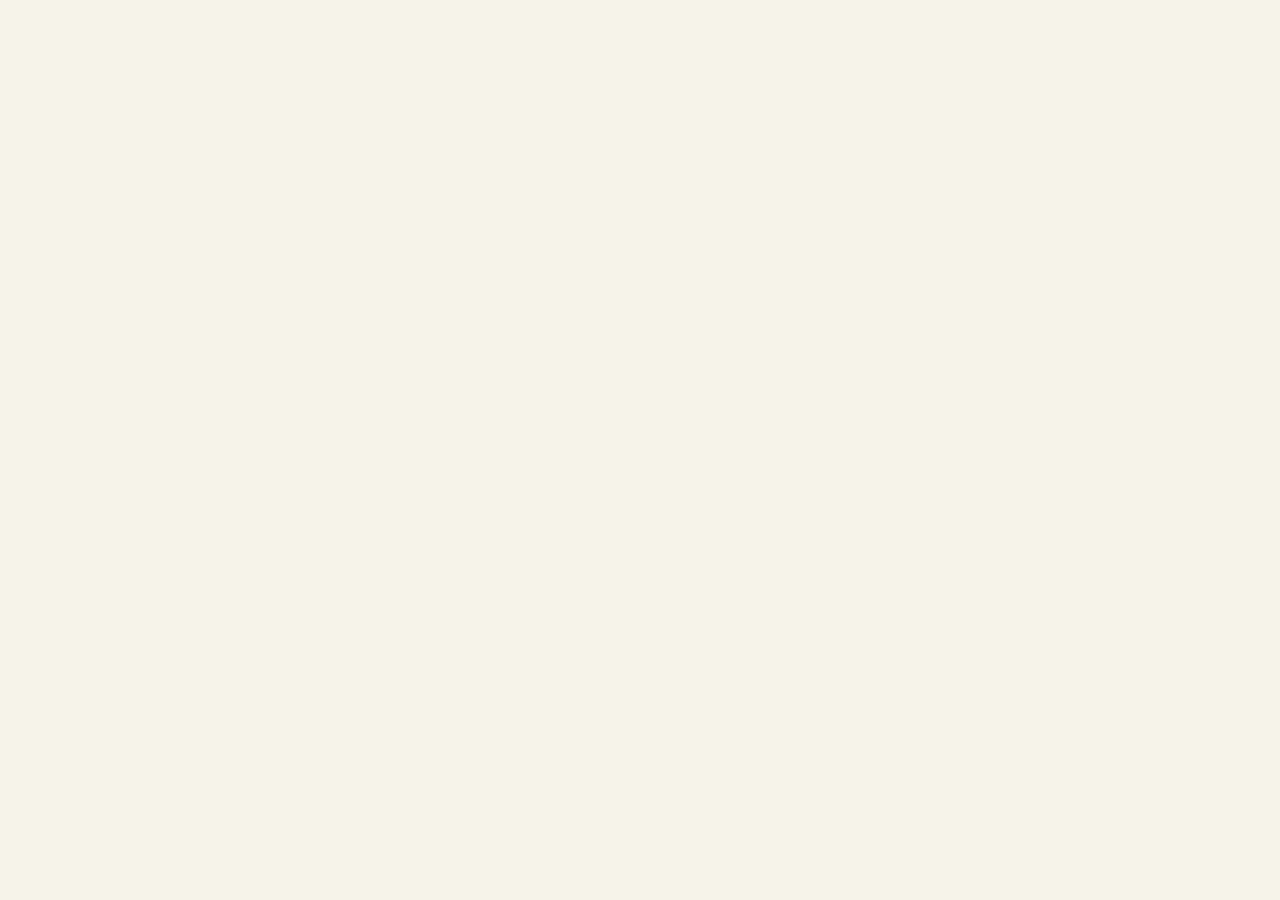
==== index.html @ 6406fb5e "Publish protected interactive Cozy Cafe demo wrapper" ====
<!doctype html>
<html lang="en"><head><meta charset="utf-8"><meta name="viewport" content="width=device-width,initial-scale=1,viewport-fit=cover">
<meta name="robots" content="noindex,nofollow,noarchive"><meta name="referrer" content="no-referrer">
<meta name="theme-color" content="#f6f3e9"><meta name="description" content="Cozy Cafe interactive demonstration, created by MTByte.">
<meta http-equiv="Content-Security-Policy" content="default-src 'none'; frame-src https://leads.mtbyte.io; style-src 'unsafe-inline'; base-uri 'none'; form-action 'none'">
<title>Cozy Cafe · Interactive demo by MTByte</title>
<style>*{box-sizing:border-box}html,body{height:100%;margin:0;background:#f6f3e9;color:#304b3c;font:16px/1.5 system-ui,sans-serif}iframe{display:block;width:100%;height:100%;height:100dvh;border:0}noscript{position:fixed;bottom:12px;left:12px;right:12px;padding:16px;background:#f6f3e9;border:1px solid #c5c9b8}a{color:inherit}</style>
</head><body>
<iframe src="https://leads.mtbyte.io/cozy-review/ovpPjBF2vQXD5tdMzISy2uI0YuoK1GBS/" title="Cozy Cafe interactive demonstration — copyright MTByte" referrerpolicy="no-referrer" sandbox="allow-scripts allow-same-origin" allowfullscreen></iframe>
<noscript>This demonstration needs JavaScript. <a href="https://leads.mtbyte.io/cozy-review/ovpPjBF2vQXD5tdMzISy2uI0YuoK1GBS/" rel="noreferrer">Open the direct preview</a>. Demonstration version · © 2026 MTByte · mtbyte.io. All rights reserved.</noscript>
</body></html>
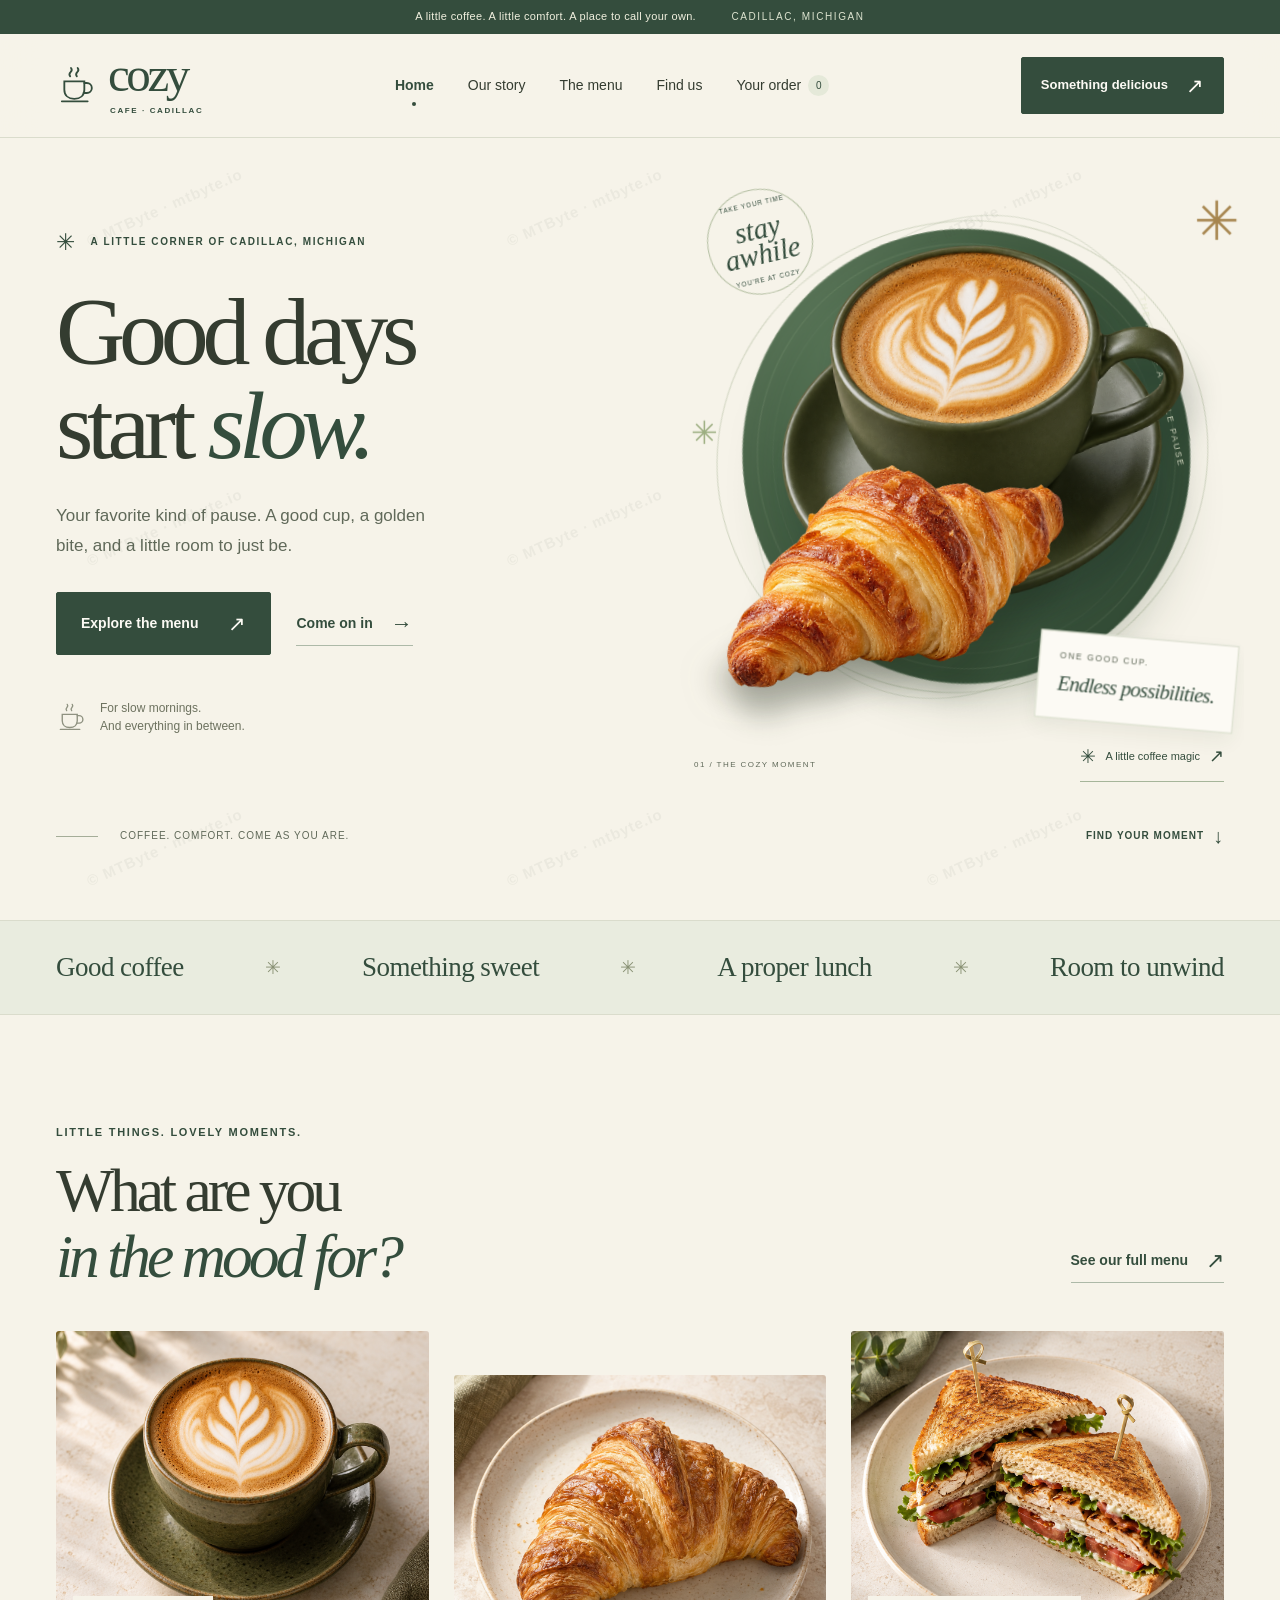
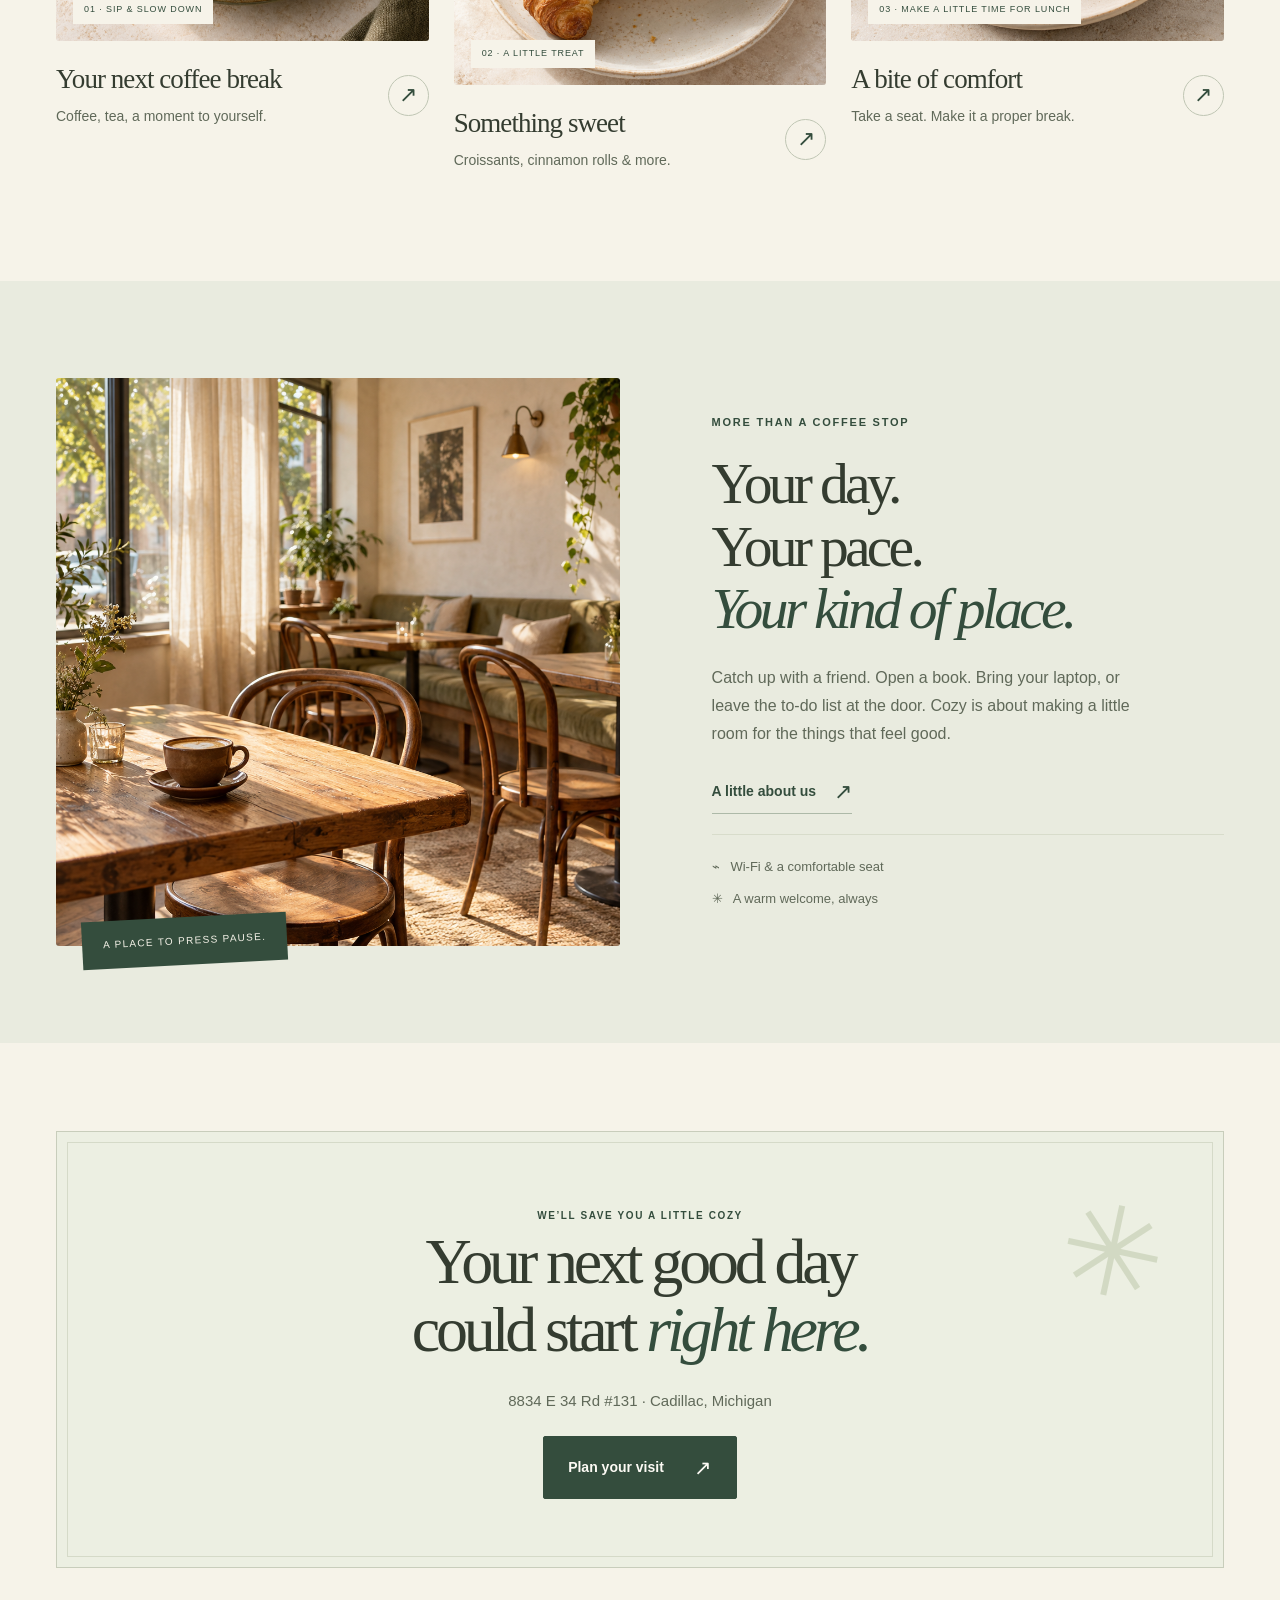
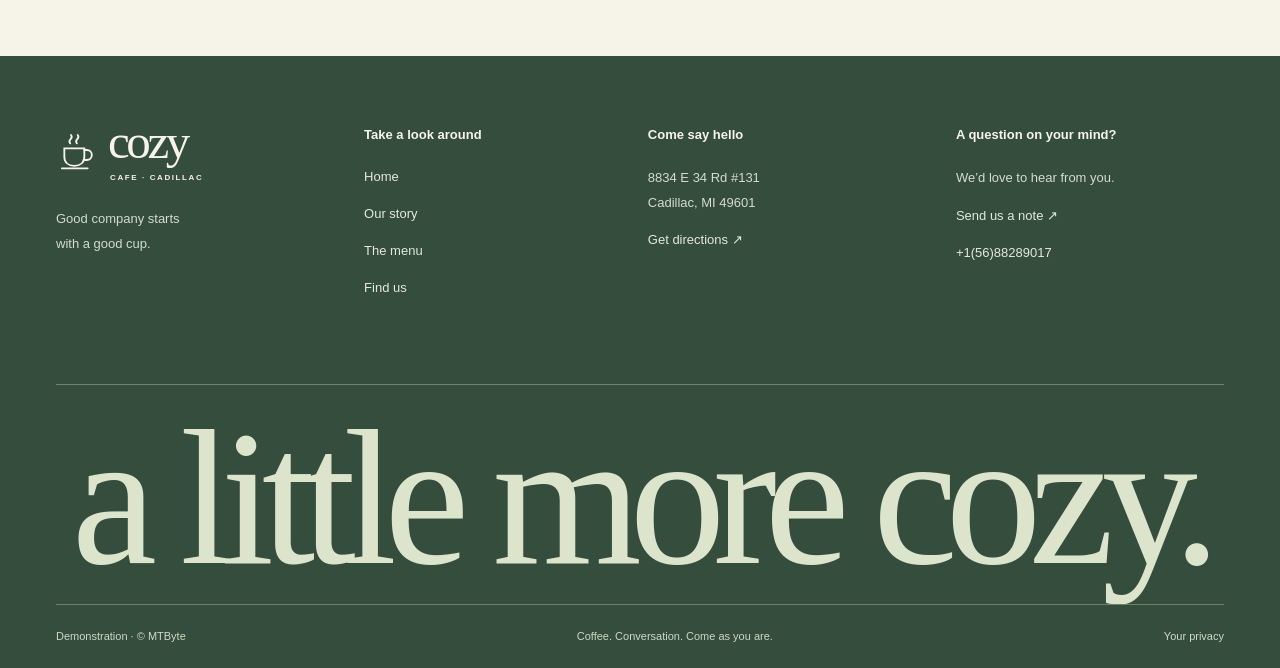
==== commit a18f6666: "Publish regular cafe website with subtle MTByte watermarks" ====
--- a/index.html
+++ b/index.html
@@ -1,11 +1,77 @@
 <!doctype html>
-<html lang="en"><head><meta charset="utf-8"><meta name="viewport" content="width=device-width,initial-scale=1,viewport-fit=cover">
-<meta name="robots" content="noindex,nofollow,noarchive"><meta name="referrer" content="no-referrer">
-<meta name="theme-color" content="#f6f3e9"><meta name="description" content="Cozy Cafe interactive demonstration, created by MTByte.">
-<meta http-equiv="Content-Security-Policy" content="default-src 'none'; frame-src https://leads.mtbyte.io; style-src 'unsafe-inline'; base-uri 'none'; form-action 'none'">
-<title>Cozy Cafe · Interactive demo by MTByte</title>
-<style>*{box-sizing:border-box}html,body{height:100%;margin:0;background:#f6f3e9;color:#304b3c;font:16px/1.5 system-ui,sans-serif}iframe{display:block;width:100%;height:100%;height:100dvh;border:0}noscript{position:fixed;bottom:12px;left:12px;right:12px;padding:16px;background:#f6f3e9;border:1px solid #c5c9b8}a{color:inherit}</style>
-</head><body>
-<iframe src="https://leads.mtbyte.io/cozy-review/ovpPjBF2vQXD5tdMzISy2uI0YuoK1GBS/" title="Cozy Cafe interactive demonstration — copyright MTByte" referrerpolicy="no-referrer" sandbox="allow-scripts allow-same-origin" allowfullscreen></iframe>
-<noscript>This demonstration needs JavaScript. <a href="https://leads.mtbyte.io/cozy-review/ovpPjBF2vQXD5tdMzISy2uI0YuoK1GBS/" rel="noreferrer">Open the direct preview</a>. Demonstration version · © 2026 MTByte · mtbyte.io. All rights reserved.</noscript>
-</body></html>+<html lang="en">
+<head>
+  <meta charset="utf-8">
+  <meta name="cozy-api-base" content="https://leads.mtbyte.io/cozy-demo-api">
+  <meta name="cozy-demo" content="true">
+  <meta name="viewport" content="width=device-width, initial-scale=1">
+  <meta name="theme-color" content="#f6f3e9">
+  <meta name="description" content="Coffee, sweet treats and comforting bites at Cozy Cafe in Cadillac, Michigan. Explore the menu and plan your visit.">
+  <meta name="robots" content="noindex,nofollow">
+  <title>Good days start slow · Cozy Cafe</title>
+  <link rel="icon" href="assets/favicon.svg" type="image/svg+xml">
+  <link rel="stylesheet" href="styles.css">
+  <link rel="stylesheet" href="demo.css">
+  <link rel="stylesheet" href="order.css">
+  <script src="site.js" defer></script>
+  <script src="premium.js" defer></script>
+  <script src="order.js" defer></script>
+</head>
+<body data-page="index">
+<a class="skip-link" href="#main">Skip to content</a>
+<div class="announcement">A little coffee. A little comfort. A place to call your own. <span>CADILLAC, MICHIGAN</span></div>
+<header class="site-header wrap">
+  <a class="brand" href="index.html" aria-label="Cozy Cafe home"><svg viewBox="0 0 48 48" fill="none" aria-hidden="true"><path d="M10 19h24v10c0 7-5 11-12 11S10 36 10 29V19Z" stroke="currentColor" stroke-width="2.2"/><path d="M34 21h3a6 6 0 0 1 0 12h-4M7 43h31M17 13c-4-5 5-5 1-10M25 13c-4-5 5-5 1-10" stroke="currentColor" stroke-width="2.2" stroke-linecap="round"/></svg><span>cozy<span class="brand-sub">CAFE · CADILLAC</span></span></a>
+  <button class="menu-toggle" type="button" aria-controls="main-nav" aria-expanded="false"><span class="menu-toggle-lines" aria-hidden="true"></span><span class="sr-only">Open navigation</span></button>
+  <nav id="main-nav" class="main-nav" aria-label="Main navigation"><a href="index.html" aria-current="page">Home</a>
+<a href="about.html">Our story</a>
+<a href="menu.html">The menu</a>
+<a href="contact.html">Find us</a><a href="order.html" data-order-nav>Your order <span data-order-count>0</span></a></nav>
+  <a class="button button-small header-cta" href="menu.html">Something delicious <span aria-hidden="true">↗</span></a>
+</header>
+<main id="main">
+<section class="hero wrap">
+  <div class="hero-copy"><p class="eyebrow"><span class="tiny-star">✳</span> A LITTLE CORNER OF CADILLAC, MICHIGAN</p><h1>Good days<br>start <em>slow.</em></h1><p class="lead">Your favorite kind of pause. A good cup, a golden bite, and a little room to just be.</p><div class="button-row"><a class="button" href="menu.html">Explore the menu <span aria-hidden="true">↗</span></a><a class="text-link" href="contact.html">Come on in <span aria-hidden="true">→</span></a></div><div class="hero-note"><svg viewBox="0 0 48 48" fill="none" aria-hidden="true"><path d="M10 19h24v10c0 7-5 11-12 11S10 36 10 29V19Z" stroke="currentColor" stroke-width="2.2"/><path d="M34 21h3a6 6 0 0 1 0 12h-4M7 43h31M17 13c-4-5 5-5 1-10M25 13c-4-5 5-5 1-10" stroke="currentColor" stroke-width="2.2" stroke-linecap="round"/></svg><span>For slow mornings.<br>And everything in between.</span></div></div>
+  <div class="hero-scene" aria-label="Coffee and a croissant, a little moment of cozy">
+    <div class="scene-world" aria-hidden="true">
+      <div class="scene-orbit scene-orbit-one"></div><div class="scene-orbit scene-orbit-two"></div>
+      <div class="scene-disc"><span class="scene-disc-type">THE ART OF A LITTLE PAUSE</span></div>
+      <div class="scene-cup-shadow"></div><div class="scene-pastry-shadow"></div>
+      <img class="scene-cup" src="assets/hero-cup-cutout.png" alt="" width="1024" height="1024" fetchpriority="high">
+      <div class="scene-steam"><i></i><i></i><i></i></div>
+      <img class="scene-pastry" src="assets/hero-croissant-cutout.png" alt="" width="1024" height="1024" fetchpriority="high">
+      <div class="scene-tag"><span>ONE GOOD CUP.</span><em>Endless possibilities.</em></div>
+      <div class="scene-stamp"><span>TAKE YOUR TIME</span><strong>stay<br>awhile</strong><span>YOU’RE AT COZY</span></div>
+      <span class="scene-spark scene-spark-one">✳</span><span class="scene-spark scene-spark-two">✳</span>
+      <span class="scene-index">01 / THE COZY MOMENT</span>
+    </div>
+    <button class="scene-play" type="button" hidden><span aria-hidden="true">✳</span> A little coffee magic <span aria-hidden="true">↗</span></button>
+  </div>
+  <div class="hero-editorial"><span>COFFEE. COMFORT. COME AS YOU ARE.</span><a href="#discover">FIND YOUR MOMENT <span aria-hidden="true">↓</span></a></div>
+</section>
+<div class="comfort-strip"><div class="wrap"><span>Good coffee</span><i>✳</i><span>Something sweet</span><i>✳</i><span>A proper lunch</span><i>✳</i><span>Room to unwind</span></div></div>
+<section class="section wrap" id="discover">
+  <div class="section-heading"><div><p class="eyebrow">LITTLE THINGS. LOVELY MOMENTS.</p><h2>What are you<br><em>in the mood for?</em></h2></div><a class="text-link" href="menu.html">See our full menu <span aria-hidden="true">↗</span></a></div>
+  <div class="feature-grid">
+    <a class="feature-card" href="menu.html?category=drinks"><div class="feature-photo"><img src="assets/menu/coffee.png" alt="Coffee in a ceramic cup, a moment to slow down" width="768" height="768" loading="lazy"><span class="photo-chip">01 · SIP &amp; SLOW DOWN</span></div><div class="card-caption"><div><h3>Your next coffee break</h3><p>Coffee, tea, a moment to yourself.</p></div><span class="circle-arrow" aria-hidden="true">↗</span></div></a>
+    <a class="feature-card" href="menu.html?category=breakfast"><div class="feature-photo"><img src="assets/menu/butter-croissant.png" alt="A flaky golden butter croissant" width="768" height="768" loading="lazy"><span class="photo-chip">02 · A LITTLE TREAT</span></div><div class="card-caption"><div><h3>Something sweet</h3><p>Croissants, cinnamon rolls &amp; more.</p></div><span class="circle-arrow" aria-hidden="true">↗</span></div></a>
+    <a class="feature-card" href="menu.html?category=lunch"><div class="feature-photo"><img src="assets/menu/club-sandwich.png" alt="A club sandwich with layers of filling on toasted bread" width="768" height="768" loading="lazy"><span class="photo-chip">03 · MAKE A LITTLE TIME FOR LUNCH</span></div><div class="card-caption"><div><h3>A bite of comfort</h3><p>Take a seat. Make it a proper break.</p></div><span class="circle-arrow" aria-hidden="true">↗</span></div></a>
+  </div>
+</section>
+<section class="story-section"><div class="wrap story-grid"><div class="story-photo"><img src="assets/cafe-interior.png" alt="An inviting cafe nook with wooden tables and warm window light" width="1536" height="1024" loading="lazy"><span class="photo-caption">A PLACE TO PRESS PAUSE.</span></div><div class="story-copy"><p class="eyebrow">MORE THAN A COFFEE STOP</p><h2>Your day.<br>Your pace.<br><em>Your kind of place.</em></h2><p>Catch up with a friend. Open a book. Bring your laptop, or leave the to-do list at the door. Cozy is about making a little room for the things that feel good.</p><a class="text-link" href="about.html">A little about us <span aria-hidden="true">↗</span></a><div class="story-details"><span>⌁ &nbsp; Wi-Fi &amp; a comfortable seat</span><span>✳ &nbsp; A warm welcome, always</span></div></div></div></section>
+<section class="visit-banner wrap"><span class="eyebrow">WE’LL SAVE YOU A LITTLE COZY</span><h2>Your next good day<br>could start <em>right here.</em></h2><p>8834 E 34 Rd #131 · Cadillac, Michigan</p><a class="button" href="contact.html">Plan your visit <span aria-hidden="true">↗</span></a><span class="visit-sun" aria-hidden="true">✳</span></section></main>
+<footer class="site-footer">
+<div class="wrap footer-main">
+  <div><a class="brand brand-footer" href="index.html"><svg viewBox="0 0 48 48" fill="none" aria-hidden="true"><path d="M10 19h24v10c0 7-5 11-12 11S10 36 10 29V19Z" stroke="currentColor" stroke-width="2.2"/><path d="M34 21h3a6 6 0 0 1 0 12h-4M7 43h31M17 13c-4-5 5-5 1-10M25 13c-4-5 5-5 1-10" stroke="currentColor" stroke-width="2.2" stroke-linecap="round"/></svg><span>cozy<span class="brand-sub">CAFE · CADILLAC</span></span></a><p>Good company starts<br>with a good cup.</p></div>
+  <div><h2>Take a look around</h2><a href="index.html">Home</a>
+<a href="about.html">Our story</a>
+<a href="menu.html">The menu</a>
+<a href="contact.html">Find us</a></div>
+  <div><h2>Come say hello</h2><address>8834 E 34 Rd #131<br>Cadillac, MI 49601</address><a href="https://www.google.com/maps/search/?api=1&amp;query=8834%20E%2034%20Rd%20%23131%2C%20Cadillac%2C%20MI%2049601" target="_blank" rel="noopener noreferrer">Get directions <span aria-hidden="true">↗</span></a></div>
+  <div><h2>A question on your mind?</h2><p>We’d love to hear from you.</p><a href="contact.html#contact-form">Send us a note <span aria-hidden="true">↗</span></a><a href="tel:+15688289017">+1(56)88289017</a></div>
+</div>
+<div class="wrap footer-wordmark" aria-hidden="true"><span>a little more cozy.</span></div>
+<div class="wrap footer-bottom"><span>Demonstration · © <a href="https://mtbyte.io/" target="_blank" rel="noopener noreferrer">MTByte</a></span><span>Coffee. Conversation. Come as you are.</span><a href="contact.html#privacy">Your privacy</a></div>
+</footer>
+</body>
+</html>
--- a/styles.css
+++ b/styles.css
@@ -0,0 +1,244 @@
+@charset "UTF-8";
+:root{--cream:#f6f3e9;--paper:#fcfaf4;--green:#344d3d;--deep:#263c30;--ink:#35372c;--muted:#666b5d;--line:#dadccc;--sage:#e9ecdf;--clay:#995c40;--serif:Georgia,'Times New Roman',serif;--sans:Arial,Helvetica,sans-serif}
+*{box-sizing:border-box}html{scroll-behavior:smooth;scroll-padding-top:110px}body{margin:0;background:var(--cream);color:var(--ink);font-family:var(--sans);font-size:16px;line-height:1.7;-webkit-font-smoothing:antialiased}button,input,textarea{font:inherit}a{color:inherit;text-decoration:none}button,a,input,textarea{-webkit-tap-highlight-color:transparent}a,button{touch-action:manipulation}a:focus-visible,button:focus-visible,input:focus-visible,textarea:focus-visible{outline:3px solid var(--clay);outline-offset:5px}button{cursor:pointer}img{display:block;max-width:100%;height:auto}svg{display:block}h1,h2,h3,p{margin-top:0}h1,h2{font-family:var(--serif);font-weight:400;letter-spacing:-.052em;line-height:1.06}h1{font-size:clamp(56px,6.1vw,88px);margin-bottom:26px}h2{font-size:clamp(38px,4vw,57px);margin-bottom:24px}h3{font-family:var(--serif);font-weight:400;font-size:25px;letter-spacing:-.025em;line-height:1.2;margin-bottom:10px}em{font-weight:400;color:var(--green)}p{margin-bottom:22px;color:var(--muted)}[hidden]{display:none!important}.wrap{width:min(1240px,calc(100% - 112px));margin-inline:auto}.section{padding-block:94px}.eyebrow{font-size:11px;font-weight:700;letter-spacing:.16em;line-height:1.65;color:var(--green);margin-bottom:22px}.lead{font-size:18px;line-height:1.8;max-width:440px}.tiny-star{font-size:23px;line-height:1;vertical-align:middle;margin-right:10px;font-weight:400}.button{display:inline-flex;align-items:center;justify-content:center;gap:30px;border:1px solid var(--green);background:var(--green);color:var(--paper);padding:15px 24px;border-radius:5px;min-height:54px;font-size:14px;font-weight:600;line-height:1.4;transition:background .2s,transform .2s}.button:hover{background:var(--deep);transform:translateY(-2px)}.button span{font-size:21px;font-weight:400}.button-small{font-size:13px;padding:11px 18px;gap:18px;min-height:44px}.text-link{font-size:14px;display:inline-flex;align-items:center;gap:18px;line-height:1.5;min-height:44px;border-bottom:1px solid #adb9a8;font-weight:600;color:var(--green)}.text-link span{font-size:22px;font-weight:400}.text-link:hover{border-color:var(--green)}.button-row{display:flex;align-items:center;gap:25px;flex-wrap:wrap}.skip-link{position:fixed;z-index:30;top:-80px;left:20px;background:var(--green);color:white;padding:12px 20px}.skip-link:focus{top:12px}.sr-only{position:absolute;width:1px;height:1px;overflow:hidden;clip:rect(0,0,0,0);white-space:nowrap}.announcement{min-height:36px;background:var(--green);color:#f1f0df;text-align:center;padding:7px 25px;font-size:11px;letter-spacing:.03em}.announcement span{margin-left:32px;font-size:9px;letter-spacing:.16em;color:#dce3cf}.site-header{display:flex;align-items:center;justify-content:space-between;gap:30px;min-height:113px;border-bottom:1px solid var(--line);position:relative}.brand{display:inline-flex;align-items:center;gap:12px;flex-shrink:0;color:var(--green)}.brand>svg{width:40px;height:43px}.brand>span{font-family:var(--serif);font-size:43px;line-height:.8;letter-spacing:-.07em}.brand-sub{display:block;font-family:var(--sans);font-size:8px;letter-spacing:.2em;font-weight:600;line-height:1.2;margin-top:12px;margin-left:2px}.main-nav{display:flex;gap:28px;align-items:center}.main-nav a{font-size:13px;padding-block:12px;position:relative}.main-nav a[aria-current=page]{font-weight:700;color:var(--green)}.main-nav a[aria-current=page]:after{content:'';position:absolute;bottom:4px;height:4px;width:4px;border-radius:50%;left:calc(50% - 2px);background:var(--green)}.main-nav a:hover{color:var(--clay)}.menu-toggle{display:none}.hero{display:grid;grid-template-columns:1fr 1.05fr;gap:68px;padding-top:52px;padding-bottom:62px;align-items:center}.hero-copy{padding-block:22px}.hero .eyebrow{font-size:10px;margin-bottom:28px}.hero h1 em{font-size:1.1em}.hero .lead{font-size:17px;max-width:395px;margin-bottom:30px}.hero-note{display:flex;align-items:center;gap:14px;margin-top:44px;color:#6d725f;font-size:11px;line-height:1.5}.hero-note svg{width:30px;height:33px;opacity:.75}.hero-picture{position:relative;min-width:0;height:556px;padding-bottom:0}.hero-picture>img{width:100%;height:100%;object-fit:cover;object-position:46% center;border-radius:160px 160px 7px 7px}.picture-label{position:absolute;bottom:20px;left:20px;background:var(--cream);color:var(--green);padding:10px 16px;font-size:9px;letter-spacing:.16em;display:flex;align-items:center;border-radius:3px}.picture-label .tiny-star{font-size:17px;margin-right:10px}.round-note{position:absolute;right:-22px;top:35px;width:113px;height:113px;border-radius:50%;background:#e4e8d6;border:5px solid var(--cream);display:flex;align-items:center;justify-content:center;flex-direction:column;transform:rotate(12deg);color:var(--green)}.round-note span{font-size:7px;letter-spacing:.12em;line-height:1.6}.round-note strong{font-family:var(--serif);font-weight:400;font-style:italic;font-size:27px;line-height:.9;text-align:center;margin:7px 0}.comfort-strip{background:#e9ecdf;border-top:1px solid var(--line);border-bottom:1px solid var(--line);padding-block:17px}.comfort-strip>.wrap{display:flex;align-items:center;justify-content:space-between;gap:20px}.comfort-strip span{font-family:var(--serif);font-size:23px;color:var(--green);letter-spacing:-.02em}.comfort-strip i{font-size:19px;font-style:normal;color:#899174}.section-heading{display:flex;align-items:flex-end;justify-content:space-between;gap:30px;margin-bottom:34px}.section-heading h2{margin-bottom:0}.section-heading .eyebrow{margin-bottom:14px}.section-heading>.text-link{margin-bottom:6px}.feature-grid{display:grid;grid-template-columns:repeat(3,minmax(0,1fr));gap:25px}.feature-card{display:block;min-width:0}.feature-photo{height:280px;overflow:hidden;position:relative;background:#e4e6d9;border-radius:7px}.feature-photo img{height:100%;width:100%;object-fit:cover;transition:transform .5s}.coffee-crop img{width:170%;max-width:none;object-fit:cover;object-position:left;transform:translateX(-4%)}.pastry-crop img{width:175%;max-width:none;object-fit:cover;object-position:right;transform:translateX(-40%)}.feature-card:hover .feature-photo img{filter:brightness(1.04)}.photo-chip{position:absolute;left:14px;bottom:14px;background:var(--cream);padding:5px 10px;border-radius:3px;color:var(--green);font-size:9px;letter-spacing:.1em}.card-caption{display:flex;justify-content:space-between;align-items:center;gap:14px;padding-top:20px}.card-caption h3{font-size:23px;margin-bottom:5px}.card-caption p{font-size:13px;margin-bottom:0}.circle-arrow{flex-shrink:0;width:37px;height:37px;display:grid;place-items:center;border:1px solid #bfc5b3;border-radius:50%;font-size:21px;color:var(--green)}.feature-card:hover .circle-arrow{background:var(--green);color:var(--cream)}.lunch-art{border-radius:7px;background:var(--green);color:#eeefda;height:280px;overflow:hidden;padding:28px 25px;position:relative;display:flex;flex-direction:column;justify-content:space-between}.lunch-art .eyebrow{color:#d7dfc7;font-size:8px;margin-bottom:12px}.lunch-word{font-family:var(--serif);font-size:38px;line-height:1.05;letter-spacing:-.04em;z-index:1}.lunch-word em{color:#d4dabc}.lunch-items{font-size:8px;letter-spacing:.1em;z-index:1}.lunch-art svg{position:absolute;width:160px;right:-2px;bottom:45px;transform:rotate(-13deg);color:#b1bf9a;opacity:.5}.story-section{background:#eeeee3;padding-block:80px}.story-grid{display:grid;grid-template-columns:1.03fr 1fr;align-items:center;gap:90px}.story-photo{position:relative;height:510px}.story-photo img{width:100%;height:100%;object-fit:cover;object-position:42% center;border-radius:7px}.photo-caption{position:absolute;bottom:-15px;left:24px;transform:rotate(-3deg);padding:12px 18px;background:#d7dfc4;color:var(--green);font-size:9px;letter-spacing:.13em}.story-copy>p:not(.eyebrow){max-width:450px;font-size:15px}.story-copy h2{line-height:1.1}.story-copy .text-link{margin-bottom:20px}.story-details{display:flex;flex-direction:column;gap:7px;font-size:12px;color:var(--muted);padding-top:18px;border-top:1px solid #d8dccb}.visit-banner{margin-block:76px;text-align:center;background:#e6ebda;border-radius:8px;padding:66px 32px;position:relative;overflow:hidden}.visit-banner h2{font-size:55px}.visit-banner>p:not(.eyebrow){font-size:14px}.visit-banner .eyebrow{font-size:10px}.visit-sun{position:absolute;right:9%;top:65px;font-size:105px;line-height:1;color:#aab793;opacity:.45;transform:rotate(12deg);pointer-events:none}.site-footer{background:var(--green);color:var(--cream);padding-top:56px}.footer-main{display:grid;grid-template-columns:1.1fr 1fr 1.1fr 1.1fr;gap:38px;padding-bottom:42px}.brand-footer{color:var(--cream)}.footer-main h2{font-family:var(--sans);font-size:12px;font-weight:600;letter-spacing:0;margin-bottom:20px;padding-top:3px}.footer-main p,.footer-main address{font-size:12px;color:#d5dccb;font-style:normal;line-height:1.9;margin-bottom:14px}.footer-main .brand+p{margin-top:24px}.footer-main>div>a:not(.brand){display:block;font-size:12px;margin-bottom:8px;width:fit-content;color:#e5e9dc}.footer-main>div>a:hover{text-decoration:underline;text-underline-offset:4px}.footer-bottom{border-top:1px solid #6f806a;display:flex;justify-content:space-between;gap:20px;padding-block:19px;font-size:10px;color:#d0d9c4}.page-intro{text-align:center;padding-block:66px 56px}.page-intro h1{font-size:clamp(56px,6.1vw,82px)}.page-intro .lead{max-width:580px;margin:0 auto}.wide-picture{position:relative}.wide-picture img{width:100%;height:465px;object-fit:cover;object-position:50% 52%;border-radius:9px}.wide-picture .picture-label{bottom:25px;left:25px}.about-story{display:grid;grid-template-columns:1fr 1fr;gap:90px}.about-story p{font-size:16px}.about-story .body-large{font-family:var(--serif);font-size:28px;line-height:1.4;letter-spacing:-.02em;color:var(--green)}.about-story .eyebrow{font-size:11px}.values-section{background:var(--sage);padding-block:64px}.values-section>.wrap>.eyebrow{text-align:center;margin-bottom:38px}.values-grid{display:grid;grid-template-columns:repeat(3,minmax(0,1fr));gap:50px}.values-grid article+article{border-left:1px solid #c9d0bb;padding-left:40px}.value-symbol{display:block;font-family:var(--serif);font-style:italic;font-size:29px;color:#7b8f6a;margin-bottom:20px}.values-grid p{font-size:14px;margin-bottom:0}.small-story{display:grid;grid-template-columns:1fr 1fr;gap:90px;align-items:center}.small-story img{height:380px;width:100%;object-fit:cover;border-radius:8px}.small-story>div>p:not(.eyebrow){font-size:16px;max-width:430px}.bottom-note{border-top:1px solid var(--line);display:flex;align-items:center;justify-content:space-between;gap:20px;padding-block:28px;margin-bottom:55px}.bottom-note>span{font-family:var(--serif);font-size:32px;letter-spacing:-.03em;color:var(--green)}.menu-intro{display:grid;grid-template-columns:1fr 1fr;gap:60px;text-align:left;align-items:center}.menu-intro .lead{margin:0}.menu-intro-photo{position:relative;height:318px}.menu-intro-photo img{width:100%;height:100%;object-fit:cover;border-radius:130px 130px 7px 7px}.tiny-stamp{position:absolute;bottom:-19px;right:20px;background:#dce2ce;border:4px solid var(--cream);height:94px;width:94px;border-radius:50%;display:flex;flex-direction:column;justify-content:center;text-align:center;line-height:1.4;font-size:8px;letter-spacing:.1em;transform:rotate(8deg)}.tiny-stamp em{font-family:var(--serif);font-size:18px;letter-spacing:-.04em}.menu-toolbar{display:flex;justify-content:space-between;align-items:center;gap:24px;border-top:1px solid var(--line);border-bottom:1px solid var(--line);padding-block:20px}.menu-filters{display:flex;gap:8px;flex-wrap:wrap}.menu-filters button{background:transparent;border:1px solid transparent;padding:10px 16px;color:var(--green);font-size:13px;border-radius:5px;min-height:44px}.menu-filters button:hover{background:#e9ecdf}.menu-filters button[aria-pressed=true]{background:var(--green);color:var(--cream)}.menu-count{font-size:11px;margin:0;color:var(--muted);white-space:nowrap}.menu-category{padding-block:45px 20px}.menu-category-title{display:flex;justify-content:space-between;align-items:flex-end;gap:20px;margin-bottom:30px}.menu-category-title .eyebrow{font-size:9px;margin-bottom:10px}.menu-category-title h2{font-size:39px;margin-bottom:0}.menu-category-title>span{font-size:8px;letter-spacing:.12em;color:var(--muted);margin-bottom:5px}.menu-items{display:grid;grid-template-columns:1fr 1fr;column-gap:66px}.menu-item{border-bottom:1px solid var(--line);padding-block:19px}.menu-item h3{font-size:25px;margin-bottom:7px}.menu-item p{font-size:13px;line-height:1.6;margin-bottom:0}.menu-note{display:flex;gap:24px;align-items:center;margin-top:45px;padding:25px 30px;border-radius:6px;background:#e9ecdf}.menu-note>span{font-size:32px;color:#738668}.menu-note strong{font-size:14px;font-weight:600}.menu-note p{font-size:12px;margin-bottom:0;max-width:740px}.menu-note .text-link{white-space:nowrap;margin-left:auto}.contact-grid{display:grid;grid-template-columns:1.1fr 1fr;gap:62px;align-items:start;padding-bottom:80px}.contact-image{height:350px;position:relative}.contact-image img{width:100%;height:100%;object-fit:cover;border-radius:8px}.contact-image .picture-label{font-size:9px}.contact-address{display:grid;grid-template-columns:1fr;gap:25px;padding-top:32px}.contact-address>.contact-address{padding-top:0}.contact-address .eyebrow{font-size:9px;margin-bottom:10px}.contact-address address{font-family:var(--serif);font-size:27px;font-style:normal;line-height:1.3;letter-spacing:-.025em;margin-bottom:12px}.contact-address>div+div{padding-top:24px;border-top:1px solid var(--line);display:grid;grid-template-columns:1fr 1fr;gap:0 20px}.contact-address>div+div .eyebrow{grid-column:1/-1}.phone-link{font-size:19px;letter-spacing:-.03em;color:var(--green)}.contact-address p:not(.eyebrow){font-size:12px;margin:0}.contact-form-panel{padding:35px 38px;background:var(--paper);border:1px solid var(--line);border-radius:8px}.contact-form-panel>.eyebrow{font-size:9px;margin-bottom:12px}.contact-form-panel h2{font-size:41px;margin-bottom:14px}.contact-form-panel>p:not(.eyebrow){font-size:13px;margin-bottom:25px}.field{margin-bottom:20px}.field label{display:block;font-size:12px;font-weight:600;margin-bottom:7px;color:var(--green)}.field label span{color:#7d896f}.field input,.field textarea{display:block;width:100%;border:1px solid #d4d9c9;background:#fffef9;border-radius:4px;padding:12px 14px;color:var(--ink);font-size:14px;line-height:1.5;min-height:47px}.field input::placeholder,.field textarea::placeholder{color:#777c6f;opacity:1}.field textarea{resize:vertical;min-height:132px}.form-privacy{font-size:11px;line-height:1.6}.form-privacy a{text-decoration:underline;text-underline-offset:3px}.form-submit{width:100%;justify-content:space-between}.form-submit:disabled{opacity:.65;cursor:wait;transform:none}.honey{position:absolute;left:-10000px;height:1px;width:1px;overflow:hidden}#form-status{font-size:13px;margin:16px 0 0;line-height:1.6}#form-status:empty{display:none}#form-status[data-state=error]{color:#9e352a}#form-status[data-state=success]{color:var(--green)}.contact-extras{display:grid;grid-template-columns:repeat(3,minmax(0,1fr));gap:40px;border-top:1px solid var(--line);padding-block:44px 18px}.contact-extras .value-symbol{margin-bottom:12px}.contact-extras h3{font-size:25px}.contact-extras p{font-size:14px}.privacy-note{padding-block:20px 50px;scroll-margin-top:30px}.privacy-note h2{font-family:var(--sans);font-size:14px;font-weight:600;letter-spacing:0;margin-bottom:10px}.privacy-note p{font-size:12px;max-width:830px;margin-bottom:0}
+@media(min-width:1600px){.wrap{width:min(1380px,calc(100% - 160px))}.hero{gap:110px}.hero-picture{height:610px}.hero h1{font-size:96px}.feature-photo,.lunch-art{height:320px}.story-photo{height:560px}}
+@media(max-width:1100px){.wrap{width:calc(100% - 64px)}.site-header{gap:20px}.main-nav{gap:20px}.header-cta{font-size:11px;gap:12px}.hero{gap:35px}.hero h1{font-size:65px}.hero-picture{height:495px}.hero .eyebrow{font-size:8px}.hero .lead{font-size:16px}.hero .button-row{gap:18px}.hero .button{padding:14px 18px;gap:15px}.hero .text-link{font-size:12px}.feature-grid{gap:18px}.feature-photo,.lunch-art{height:240px}.lunch-word{font-size:33px}.lunch-art{padding:23px 20px}.card-caption h3{font-size:20px}.card-caption p{font-size:11px}.story-grid,.about-story,.small-story{gap:50px}.story-photo{height:480px}.footer-main{gap:25px}.footer-main h2{font-size:11px}.footer-main address,.footer-main p,.footer-main>div>a:not(.brand){font-size:11px}.contact-grid{gap:32px}.contact-form-panel{padding:30px 25px}.contact-form-panel h2{font-size:36px}.menu-filters button{padding-inline:12px;font-size:12px}}
+@media(max-width:800px){.wrap{width:calc(100% - 40px)}.announcement{font-size:10px;padding-inline:18px}.announcement span{display:none}.site-header{min-height:91px}.header-cta{display:none}.brand>svg{width:32px;height:37px}.brand>span{font-size:37px}.brand-sub{font-size:7px;margin-top:10px}.main-nav{gap:21px}.hero{gap:27px;padding-block:36px 45px}.hero h1{font-size:54px}.hero-picture{height:435px}.hero .lead{font-size:14px}.hero .eyebrow{line-height:1.7;max-width:235px}.hero .tiny-star{font-size:19px;margin-right:5px}.hero .button-row{gap:12px}.hero-note{margin-top:27px}.round-note{right:-10px;width:89px;height:89px;border-width:4px;top:20px}.round-note strong{font-size:21px}.round-note span{font-size:6px}.hero-picture .picture-label{left:11px;bottom:13px;font-size:6px;padding:9px 10px}.comfort-strip span{font-size:18px}.comfort-strip i{font-size:15px}.section{padding-block:66px}.section-heading h2{font-size:43px}.section-heading .eyebrow{font-size:9px}.section-heading .text-link{font-size:12px;gap:10px}.feature-grid{gap:16px}.feature-photo,.lunch-art{height:210px}.lunch-word{font-size:27px}.lunch-art .eyebrow{font-size:7px}.lunch-items{font-size:6px}.lunch-art svg{width:125px;bottom:45px}.card-caption{gap:8px}.card-caption h3{font-size:20px}.circle-arrow{width:30px;height:30px;font-size:17px}.card-caption p{font-size:10px}.story-section{padding-block:60px}.story-grid{gap:36px}.story-copy h2{font-size:41px}.story-copy>p:not(.eyebrow){font-size:14px}.story-copy .eyebrow{font-size:9px}.story-photo{height:440px}.story-details{font-size:11px}.visit-banner{margin-block:55px;padding-block:48px}.visit-banner h2{font-size:47px}.visit-sun{font-size:70px;right:6%;top:46px}.footer-main{grid-template-columns:1fr 1fr;gap:32px;padding-bottom:32px}.footer-main h2{font-size:13px}.footer-main p,.footer-main address,.footer-main>div>a:not(.brand){font-size:13px}.footer-bottom{font-size:10px;flex-wrap:wrap}.footer-bottom>span:nth-child(2){display:none}.page-intro{padding-block:51px 40px}.page-intro h1{font-size:65px}.wide-picture img{height:380px}.about-story{gap:40px}.about-story h2{font-size:39px}.about-story .body-large{font-size:25px}.about-story p{font-size:14px}.values-grid{gap:25px}.values-grid article+article{padding-left:25px}.values-grid h3{font-size:24px}.small-story{gap:38px}.small-story h2{font-size:39px}.small-story img{height:345px}.small-story>div>p:not(.eyebrow){font-size:14px}.menu-intro{gap:35px}.menu-intro-photo{height:300px}.menu-intro h1{font-size:58px}.menu-intro .lead{font-size:16px}.menu-toolbar{align-items:flex-start;flex-direction:column;gap:12px}.menu-count{align-self:flex-end}.menu-items{column-gap:35px}.menu-category-title h2{font-size:36px}.menu-category-title>span{font-size:7px}.contact-grid{grid-template-columns:1fr 1fr;gap:24px}.contact-image{height:285px}.contact-form-panel{padding:25px 21px}.contact-form-panel h2{font-size:31px}.contact-form-panel>.eyebrow{font-size:8px}.contact-address>div+div{display:block}.contact-address>div+div .phone-link{display:inline-block;margin-bottom:10px}.contact-extras{gap:24px}.contact-extras h3{font-size:23px}.contact-extras p{font-size:13px}}
+@media(max-width:600px){body{font-size:16px}.wrap{width:calc(100% - 40px)}.announcement{font-size:9px;min-height:32px;display:flex;justify-content:center;align-items:center}.site-header{min-height:86px}.menu-toggle{display:flex;justify-content:center;align-items:center;width:46px;height:46px;background:transparent;border:1px solid var(--line);border-radius:50%}.menu-toggle-lines{width:18px;height:10px;display:block;border-top:1.5px solid var(--green);border-bottom:1.5px solid var(--green);position:relative}.menu-toggle[aria-expanded=true] .menu-toggle-lines{border:0}.menu-toggle[aria-expanded=true] .menu-toggle-lines:before,.menu-toggle[aria-expanded=true] .menu-toggle-lines:after{content:'';position:absolute;left:0;top:4px;height:1.5px;width:18px;background:var(--green);transform:rotate(45deg)}.menu-toggle[aria-expanded=true] .menu-toggle-lines:after{transform:rotate(-45deg)}.main-nav{display:none;position:absolute;z-index:10;top:76px;left:0;right:0;padding:14px 20px;background:var(--paper);border:1px solid var(--line);box-shadow:0 10px 20px #344d3d10;border-radius:6px}.main-nav.is-open{display:flex;flex-direction:column;align-items:stretch;gap:0}.main-nav a{font-size:16px;min-height:47px}.main-nav a[aria-current=page]:after{left:auto;right:0;bottom:22px}.hero{grid-template-columns:1fr;gap:28px;padding-block:33px 35px}.hero-copy{padding:0}.hero h1{font-size:66px;line-height:1.03;margin-bottom:23px}.hero .eyebrow{font-size:9px;max-width:none;margin-bottom:25px}.hero .lead{font-size:16px;line-height:1.8;max-width:350px;margin-bottom:26px}.hero .button-row{gap:22px}.hero .button{font-size:13px;padding:15px 18px;gap:18px}.hero .text-link{font-size:13px;gap:10px}.hero-note{display:none}.hero-picture{height:375px;padding-top:10px}.hero-picture>img{border-radius:120px 120px 6px 6px}.round-note{width:94px;height:94px;right:0;top:8px}.round-note strong{font-size:24px}.round-note span{font-size:6px}.hero-picture .picture-label{font-size:8px;left:14px;bottom:14px;padding:10px 12px}.hero-picture .picture-label .tiny-star{font-size:16px}.comfort-strip{padding-block:15px}.comfort-strip>.wrap{gap:10px;flex-wrap:wrap;justify-content:center}.comfort-strip span{font-size:19px}.comfort-strip span:nth-last-child(-n+3),.comfort-strip i:nth-last-child(-n+3){display:none}.comfort-strip i{font-size:16px;margin-inline:7px}.section{padding-block:55px}.section-heading{display:block;margin-bottom:28px}.section-heading h2{font-size:44px;margin-bottom:18px}.section-heading>.text-link{font-size:13px}.section-heading .eyebrow{font-size:9px;margin-bottom:17px}.feature-grid{grid-template-columns:1fr;gap:30px}.feature-photo,.lunch-art{height:275px}.card-caption{padding-top:16px}.card-caption h3{font-size:27px}.card-caption p{font-size:13px}.circle-arrow{width:40px;height:40px;font-size:23px}.lunch-art{padding:27px}.lunch-word{font-size:43px}.lunch-art .eyebrow{font-size:9px}.lunch-items{font-size:8px}.lunch-art svg{width:160px;right:9px;bottom:44px}.story-section{padding-block:48px}.story-grid{grid-template-columns:1fr;gap:46px}.story-photo{height:350px}.story-copy .eyebrow{font-size:9px}.story-copy h2{font-size:46px}.story-copy>p:not(.eyebrow){font-size:16px;line-height:1.8}.story-details{font-size:13px;gap:8px}.story-copy .text-link{font-size:14px}.visit-banner{margin-block:44px;padding:43px 20px}.visit-banner h2{font-size:42px;position:relative;z-index:1}.visit-banner .eyebrow{font-size:8px}.visit-banner>p:not(.eyebrow){font-size:12px}.visit-banner .button{font-size:13px;position:relative;z-index:1}.visit-sun{font-size:65px;right:-8px;top:48px;opacity:.25}.site-footer{padding-top:42px}.footer-main{grid-template-columns:1fr 1fr;gap:30px 20px}.footer-main>div:first-child{grid-column:1/-1;display:flex;justify-content:space-between;align-items:center;gap:18px}.footer-main .brand+p{font-size:12px;margin:0}.footer-main>div:last-child{grid-column:1/-1;padding-top:18px;border-top:1px solid #6b7e64}.footer-main h2{font-size:12px;margin-bottom:13px}.footer-main p,.footer-main address,.footer-main>div>a:not(.brand){font-size:12px}.footer-main>div>a:not(.brand){min-height:29px;margin-bottom:3px}.footer-bottom{padding-block:18px;font-size:10px;gap:15px}.page-intro{text-align:left;padding-block:44px 35px}.page-intro h1{font-size:59px;line-height:1.03}.page-intro .eyebrow{font-size:9px;margin-bottom:20px}.page-intro .lead{font-size:16px;line-height:1.8}.desktop-only{display:none}.wide-picture img{height:315px;object-position:38% center}.wide-picture .picture-label{font-size:7px;left:13px;bottom:13px;padding:9px 11px}.about-story{grid-template-columns:1fr;gap:10px}.about-story h2{font-size:44px}.about-story p{font-size:16px}.about-story .eyebrow{font-size:9px}.about-story .body-large{font-size:27px}.values-section{padding-block:45px}.values-section>.wrap>.eyebrow{text-align:left;font-size:9px;margin-bottom:26px}.values-grid{grid-template-columns:1fr;gap:25px}.values-grid article+article{border-left:0;border-top:1px solid #c9d0bb;padding-left:0;padding-top:25px}.values-grid p{font-size:15px}.values-grid h3{font-size:29px}.value-symbol{font-size:24px;margin-bottom:10px}.small-story{grid-template-columns:1fr;gap:32px}.small-story img{height:280px}.small-story h2{font-size:43px}.small-story .eyebrow{font-size:9px}.small-story>div>p:not(.eyebrow){font-size:16px}.small-story .button{font-size:13px}.bottom-note{flex-direction:column;align-items:flex-start;gap:6px;margin-bottom:30px;padding-block:25px}.bottom-note>span{font-size:31px}.menu-intro{grid-template-columns:1fr;gap:31px}.menu-intro h1{font-size:64px}.menu-intro-photo{height:265px;margin-bottom:12px}.menu-intro-photo img{border-radius:110px 110px 6px 6px}.tiny-stamp{width:87px;height:87px}.menu-toolbar{gap:13px;padding-block:18px}.menu-filters{gap:8px;width:100%;display:grid;grid-template-columns:1fr 1fr}.menu-filters button{font-size:12px;padding:11px 8px;border:1px solid #cbd2be}.menu-count{font-size:11px;align-self:flex-start}.menu-category{padding-block:32px 8px}.menu-category-title{display:block;margin-bottom:15px}.menu-category-title h2{font-size:36px;margin-bottom:10px}.menu-category-title>span{font-size:7px}.menu-items{grid-template-columns:1fr}.menu-item{padding-block:19px}.menu-item h3{font-size:27px}.menu-item p{font-size:14px}.menu-note{padding:23px;display:block;margin-top:30px}.menu-note>span{font-size:30px;line-height:1.1;margin-bottom:14px;display:block}.menu-note p{font-size:13px;margin-top:8px}.menu-note .text-link{margin-top:15px}.contact-grid{grid-template-columns:1fr;gap:34px;padding-bottom:38px}.contact-image{height:275px}.contact-address{padding-top:25px;gap:22px}.contact-address address{font-size:29px}.contact-address .eyebrow{font-size:9px}.contact-address>div+div{display:grid;grid-template-columns:1fr}.contact-address p:not(.eyebrow){font-size:14px}.phone-link{font-size:23px}.contact-form-panel{padding:29px 24px}.contact-form-panel h2{font-size:39px}.contact-form-panel>.eyebrow{font-size:9px}.contact-form-panel>p:not(.eyebrow){font-size:14px}.field label{font-size:13px}.field input,.field textarea{font-size:16px}.form-privacy{font-size:12px}.form-submit{font-size:14px}.contact-extras{grid-template-columns:1fr;gap:14px;padding-top:30px}.contact-extras h3{font-size:27px}.contact-extras p{font-size:15px}.privacy-note{padding-block:8px 34px}.privacy-note p{font-size:12px;line-height:1.8}}
+@media(max-width:360px){.wrap{width:calc(100% - 32px)}.hero h1{font-size:59px}.hero .button-row{gap:12px}.hero .button{font-size:12px;padding-inline:14px}.hero .text-link{font-size:12px}.hero-picture{height:335px}.page-intro h1{font-size:52px}.contact-form-panel{padding-inline:19px}.contact-form-panel h2{font-size:35px}.menu-category-title h2{font-size:31px}.footer-main{gap:27px 16px}.footer-main .brand+p{font-size:10px}}
+/* Premium editorial layer. The existing base remains the no-script fallback. */
+:root { --deep:#243a2d; --ink:#343c30; --muted:#606959; --clay:#8d553b; }
+::selection { background:#ced8bc; color:var(--deep); }
+html { scroll-padding-top:122px; }
+body { line-height:1.75; }
+.wrap { width:min(1320px,calc(100% - 112px)); }
+h1,h2 { letter-spacing:-.065em; }
+h2 { font-size:clamp(42px,4.8vw,68px); }
+h3 { font-size:29px; letter-spacing:-.035em; line-height:1.25; }
+.section { padding-block:108px; }
+.lead { font-size:18px; }
+.button { min-height:56px; border-radius:2px; padding:16px 24px; transition:background .2s,transform .2s,box-shadow .2s; }
+.button:hover { box-shadow:0 8px 22px #344d3d20; }
+.button-small { min-height:47px; padding:13px 19px; font-size:13px; }
+.text-link { transition:gap .2s,border-color .2s; }
+.text-link:hover { gap:26px; }
+.announcement { font-size:11px; min-height:34px; }
+.announcement span { font-size:10px; }
+.site-header { --header-gutter:56px; min-height:104px; position:sticky; top:0; z-index:30; isolation:isolate; }
+/* Use the available document width: viewport units include classic scrollbars. */
+.site-header.wrap { width:100%; margin-inline:0; padding-inline:max(var(--header-gutter),calc((100% - 1320px) / 2)); }
+.site-header:before { content:''; position:absolute; inset:0; background:#f6f3e9f5; backdrop-filter:blur(18px); z-index:-1; transition:box-shadow .2s; }
+.site-header.is-scrolled:before { box-shadow:0 4px 20px #283b2910; }
+.brand>span { font-size:49px; }
+.main-nav { gap:34px; }
+.main-nav a { font-size:14px; }
+.reading-progress { position:fixed; z-index:45; left:0; top:0; width:100%; height:2px; pointer-events:none; background:var(--clay); transform-origin:left; transform:scaleX(0); }
+.hero { grid-template-columns:1.08fr 1fr; gap:65px; padding-block:56px 62px; }
+.hero-copy { padding-block:16px; }
+.hero h1 { max-width:610px; font-size:clamp(76px,7.5vw,110px); line-height:.98; margin-bottom:28px; }
+.hero h1 em { font-size:1em; display:inline-block; }
+.hero .eyebrow { margin-bottom:31px; }
+.hero .lead { font-size:17px; max-width:396px; }
+.hero-note { font-size:12px; }
+.hero-picture { height:570px; padding:12px; border:1px solid #c8cdbb; border-radius:46% 46% 3px 3px; }
+.hero-picture>img { border-radius:46% 46% 1px 1px; object-position:42% center; }
+.picture-label { bottom:30px; left:30px; border-radius:0; font-size:10px; letter-spacing:.12em; }
+.round-note { top:22px; right:-22px; height:116px; width:116px; background:var(--green); color:var(--cream); border-width:6px; }
+.round-note strong { font-size:28px; }
+.hero-editorial { grid-column:1/-1; display:flex; align-items:center; gap:22px; margin-top:-23px; color:var(--muted); font-size:10px; letter-spacing:.1em; text-transform:uppercase; }
+.hero-editorial:before { content:''; width:42px; height:1px; background:#a5ad98; }
+.hero-editorial a { display:flex; align-items:center; gap:9px; margin-left:auto; color:var(--green); font-weight:600; min-height:44px; }
+.hero-editorial a span { font-size:20px; }
+.comfort-strip { padding-block:23px; }
+.comfort-strip span { font-size:27px; }
+.section-heading { margin-bottom:42px; }
+.section-heading .eyebrow { margin-bottom:17px; }
+.feature-card:nth-child(2) { margin-top:44px; }
+.feature-photo { height:310px; border-radius:3px; }
+.feature-photo img { width:100%; max-width:100%; height:100%; object-fit:cover; transform:none; transition:transform .65s cubic-bezier(.2,.7,.2,1),filter .4s; }
+.feature-card:hover .feature-photo img { transform:scale(1.045); }
+.photo-chip { left:17px; bottom:17px; padding:6px 11px; border-radius:0; }
+.card-caption { padding-top:22px; }
+.card-caption h3 { font-size:27px; margin-bottom:8px; }
+.card-caption p { font-size:14px; }
+.circle-arrow { width:41px; height:41px; font-size:22px; transition:background .2s,color .2s,transform .2s; }
+.feature-card:hover .circle-arrow { transform:rotate(6deg); }
+.story-section { background:#e9ebdf; padding-block:97px; }
+.story-grid { grid-template-columns:1.1fr 1fr; gap:92px; }
+.story-photo { height:568px; }
+.story-photo img { border-radius:3px; }
+.photo-caption { bottom:-19px; left:26px; padding:15px 21px; background:var(--green); color:var(--cream); font-size:10px; }
+.story-copy>p:not(.eyebrow) { font-size:16px; }
+.story-copy h2 { font-size:clamp(44px,4.5vw,66px); line-height:1.08; }
+.story-details { font-size:13px; gap:9px; padding-top:21px; }
+.visit-banner { margin-block:88px; padding:68px 42px; border:1px solid #c8cdbb; border-radius:0; background:#ecefe2; }
+.visit-banner:before { content:''; position:absolute; inset:10px; border:1px solid #d5dac8; pointer-events:none; }
+.visit-banner h2 { font-size:clamp(46px,5vw,70px); position:relative; }
+.visit-banner>p:not(.eyebrow) { font-size:15px; }
+.visit-banner .button { position:relative; }
+.visit-sun { right:5%; top:58px; font-size:125px; opacity:.38; }
+.page-intro { padding-block:65px 58px; }
+.page-intro h1 { font-size:clamp(64px,7vw,98px); }
+.page-intro .lead { max-width:620px; }
+.page-number { display:inline-flex; align-items:center; gap:12px; font-size:10px; letter-spacing:.12em; color:var(--muted); }
+.page-number:before { content:''; width:30px; height:1px; background:#adb7a2; }
+.wide-picture img { height:540px; border-radius:3px; }
+.about-story p { font-size:17px; }
+.about-story .body-large { font-size:32px; letter-spacing:-.035em; }
+.about-story .page-number { margin-top:28px; }
+.values-section { background:var(--green); color:var(--cream); padding-block:76px; }
+.values-section>.wrap>.eyebrow { margin-bottom:45px; color:#d9e0c9; }
+.values-grid article+article { border-color:#72866a; }
+.values-grid .value-symbol { color:#c1cfaa; }
+.values-grid h3 { color:var(--paper); font-size:30px; }
+.values-grid p { color:#d6decb; font-size:15px; }
+.small-story { grid-template-columns:1.1fr 1fr; }
+.small-story img { height:425px; border-radius:3px; }
+.small-story>div>p:not(.eyebrow) { font-size:17px; }
+.bottom-note { padding-block:35px; margin-bottom:65px; }
+.bottom-note>span { font-size:39px; letter-spacing:-.05em; }
+.contact-grid { gap:70px; padding-bottom:65px; align-items:start; }
+.contact-image { height:370px; }
+.contact-image img { border-radius:3px; }
+.contact-address { padding-top:32px; gap:28px; }
+.contact-address address { font-size:29px; }
+.contact-address .eyebrow { font-size:10px; }
+.contact-address p:not(.eyebrow) { font-size:14px; }
+.phone-link { font-size:25px; }
+.contact-form-panel { padding:40px; border-radius:0; background:var(--paper); border:1px solid #d7dbca; box-shadow:0 16px 45px #293a2710; }
+.contact-form-panel h2 { font-size:50px; }
+.contact-form-panel>p:not(.eyebrow) { font-size:15px; }
+.contact-form-panel .eyebrow { font-size:10px; }
+.field label { font-size:13px; }
+.field input,.field textarea { font-size:16px; border-radius:2px; background:var(--cream); transition:border-color .2s,background .2s; }
+.field input:focus,.field textarea:focus { background:white; border-color:var(--green); }
+.form-privacy { font-size:12px; }
+#form-status { font-size:14px; }
+.contact-extras h3 { font-size:27px; }
+.contact-extras p { font-size:15px; }
+.privacy-note p { font-size:13px; }
+.site-footer { padding-top:66px; }
+.footer-main { gap:40px; padding-bottom:47px; }
+.footer-main h2 { font-size:13px; line-height:1.6; }
+.footer-main p,.footer-main address,.footer-main>div>a:not(.brand) { font-size:13px; }
+.footer-main>div>a:not(.brand) { min-height:29px; }
+.footer-bottom { padding-block:22px; font-size:11px; }
+.footer-wordmark { margin-top:23px; border-top:1px solid #73846b; padding-block:26px 16px; text-align:center; overflow:hidden; }
+.footer-wordmark span { display:block; font-family:var(--serif); font-size:clamp(80px,15vw,208px); line-height:.92; letter-spacing:-.065em; color:#dce4cc; }
+/* Animation never leaves content hidden when scripts cannot run. */
+.reveal-arrived { animation:settle-in .65s cubic-bezier(.2,.7,.2,1) both; }
+@keyframes settle-in { from { transform:translateY(18px); opacity:.55; } to { transform:translateY(0); opacity:1; } }
+@media(min-width:1600px) { .hero { gap:88px; padding-top:70px; } .hero-picture { height:625px; } }
+@media(max-width:1100px) {
+  .wrap { width:calc(100% - 64px); }
+  .site-header { --header-gutter:32px; gap:20px; min-height:96px; }
+  .main-nav { gap:22px; } .header-cta { font-size:12px; gap:15px; }
+  .hero { gap:40px; padding-top:40px; } .hero h1 { font-size:84px; } .hero-picture { height:535px; }
+  .hero .lead { font-size:16px; } .hero .button-row { gap:20px; } .hero .button { padding-inline:18px; gap:17px; } .hero .text-link { font-size:13px; gap:12px; }
+  .feature-grid { gap:20px; } .feature-photo { height:280px; } .card-caption h3 { font-size:25px; } .card-caption p { font-size:13px; }
+  .story-grid,.about-story,.small-story { gap:50px; } .story-photo { height:520px; } .story-copy h2 { font-size:54px; }
+  .contact-grid { gap:35px; } .contact-form-panel { padding:32px; } .contact-form-panel h2 { font-size:44px; } .footer-main { gap:25px; }
+}
+@media(max-width:800px) {
+  .wrap { width:calc(100% - 40px); } .site-header { --header-gutter:20px; min-height:90px; }
+  .brand>span { font-size:45px; } .main-nav { gap:24px; }
+  .hero { gap:28px; padding-block:40px 42px; } .hero h1 { font-size:69px; } .hero .eyebrow { font-size:9px; max-width:255px; margin-bottom:23px; }
+  .hero .lead { font-size:15px; } .hero-picture { height:475px; padding:8px; }
+  .hero .button-row { align-items:flex-start; gap:9px; flex-direction:column; } .hero-note { margin-top:25px; }
+  .round-note { top:14px; right:-7px; width:97px; height:97px; border-width:4px; } .round-note strong { font-size:24px; }
+  .hero-picture .picture-label { left:18px; bottom:19px; font-size:8px; padding:10px; }
+  .hero-editorial { margin-top:0; font-size:9px; gap:14px; }
+  .comfort-strip { padding-block:20px; } .comfort-strip span { font-size:21px; }
+  .section { padding-block:75px; } .section-heading h2 { font-size:47px; } .section-heading { gap:25px; margin-bottom:32px; } .section-heading .eyebrow { font-size:10px; }
+  .feature-grid { gap:17px; } .feature-photo { height:240px; } .feature-card:nth-child(2) { margin-top:27px; }
+  .photo-chip { font-size:8px; left:11px; bottom:11px; padding:6px 8px; } .card-caption { align-items:flex-start; padding-top:18px; } .card-caption h3 { font-size:24px; }
+  .circle-arrow { width:32px; height:32px; font-size:19px; }
+  .story-section { padding-block:65px; } .story-grid { gap:34px; } .story-photo { height:475px; } .story-copy h2 { font-size:45px; } .story-copy>p:not(.eyebrow) { font-size:15px; } .story-copy .eyebrow { font-size:10px; }
+  .visit-banner { margin-block:62px; padding:57px 32px; } .visit-banner h2 { font-size:52px; } .visit-sun { right:-10px; opacity:.2; }
+  .page-intro { padding-block:53px 43px; } .page-intro h1 { font-size:71px; } .page-intro .lead { font-size:17px; }
+  .wide-picture img { height:410px; } .about-story { gap:40px; } .about-story h2 { font-size:45px; } .about-story .body-large { font-size:28px; } .about-story p { font-size:16px; }
+  .values-grid h3 { font-size:28px; } .small-story { gap:38px; } .small-story h2 { font-size:45px; } .small-story img { height:365px; } .small-story>div>p:not(.eyebrow) { font-size:16px; }
+  .bottom-note>span { font-size:33px; } .contact-grid { gap:24px; } .contact-image { height:330px; } .contact-form-panel { padding:28px 24px; } .contact-form-panel h2 { font-size:39px; }
+  .footer-main h2 { font-size:14px; } .footer-main p,.footer-main address,.footer-main>div>a:not(.brand) { font-size:14px; }
+}
+@media(max-width:600px) {
+  html { scroll-padding-top:102px; } .announcement { font-size:10px; min-height:33px; } .site-header { min-height:82px; }
+  .brand>span { font-size:41px; } .main-nav { top:75px; left:var(--header-gutter); right:var(--header-gutter); z-index:40; border-radius:0; } .main-nav a { min-height:49px; font-size:16px; }
+  .hero { grid-template-columns:1fr; gap:31px; padding-block:39px 27px; } .hero-copy { padding:0; }
+  .hero h1 { font-size:clamp(70px,19vw,105px); line-height:.99; margin-bottom:25px; }
+  .hero .eyebrow { font-size:9px; max-width:none; margin-bottom:27px; } .hero .lead { font-size:16px; max-width:370px; }
+  .hero .button-row { flex-direction:row; align-items:center; gap:22px; } .hero .button { font-size:13px; min-height:54px; padding-inline:19px; gap:17px; } .hero .text-link { font-size:13px; gap:9px; }
+  .hero-picture { height:420px; padding:9px; border-radius:44% 44% 2px 2px; margin-top:3px; } .hero-picture>img { border-radius:44% 44% 1px 1px; object-position:45% center; }
+  .round-note { top:12px; right:0; height:101px; width:101px; } .round-note strong { font-size:26px; }
+  .hero-picture .picture-label { font-size:9px; bottom:23px; left:23px; }
+  .hero-editorial { font-size:8px; margin-top:-17px; gap:10px; } .hero-editorial:before { width:22px; } .hero-editorial a { font-size:9px; gap:5px; } .hero-editorial a span { font-size:18px; }
+  .comfort-strip span { font-size:23px; } .section { padding-block:61px; }
+  .section-heading { display:block; margin-bottom:30px; } .section-heading h2 { font-size:46px; margin-bottom:18px; } .section-heading .eyebrow { font-size:9px; margin-bottom:20px; }
+  .feature-grid { grid-template-columns:1fr; gap:37px; } .feature-card:nth-child(2) { margin-top:0; } .feature-photo { height:340px; }
+  .card-caption { padding-top:18px; align-items:center; } .card-caption h3 { font-size:30px; } .card-caption p { font-size:14px; } .circle-arrow { width:42px; height:42px; font-size:23px; }
+  .photo-chip { font-size:9px; left:17px; bottom:17px; }
+  .story-section { padding-block:54px; } .story-grid { grid-template-columns:1fr; gap:51px; } .story-photo { height:390px; } .story-copy h2 { font-size:49px; }
+  .story-copy>p:not(.eyebrow) { font-size:16px; line-height:1.8; } .story-details { font-size:13px; gap:9px; }
+  .photo-caption { font-size:9px; left:20px; padding:13px 18px; } .visit-banner { margin-block:47px; padding:49px 24px; } .visit-banner h2 { font-size:45px; }
+  .visit-banner .eyebrow { font-size:9px; } .visit-banner>p:not(.eyebrow) { font-size:14px; } .visit-sun { font-size:95px; top:32px; }
+  .page-intro { padding-block:45px 37px; } .page-intro h1 { font-size:clamp(56px,15.5vw,85px); } .page-intro .lead { font-size:16px; }
+  .wide-picture img { height:350px; } .wide-picture .picture-label { font-size:8px; left:16px; bottom:16px; }
+  .about-story { gap:18px; } .about-story h2 { font-size:47px; } .about-story .eyebrow { font-size:10px; } .about-story .body-large { font-size:29px; } .about-story .page-number { margin-block:0 23px; }
+  .values-section { padding-block:49px; } .values-grid { gap:29px; } .values-grid article+article { padding-top:28px; } .values-grid h3 { font-size:32px; } .values-grid p { font-size:16px; }
+  .small-story { grid-template-columns:1fr; gap:36px; } .small-story img { height:300px; } .small-story h2 { font-size:47px; } .small-story .eyebrow { font-size:10px; }
+  .bottom-note { gap:10px; margin-bottom:37px; padding-block:28px; } .bottom-note>span { font-size:36px; }
+  .contact-grid { grid-template-columns:1fr; gap:36px; padding-bottom:41px; } .contact-image { height:305px; } .contact-address address { font-size:31px; } .phone-link { font-size:27px; }
+  .contact-form-panel { padding:30px 24px; } .contact-form-panel h2 { font-size:43px; } .contact-form-panel>p:not(.eyebrow) { font-size:15px; }
+  .contact-extras h3 { font-size:29px; } .contact-extras p { font-size:16px; } .site-footer { padding-top:44px; }
+  .footer-main { gap:32px 20px; } .footer-main .brand+p { font-size:13px; } .footer-main h2 { font-size:13px; }
+  .footer-main p,.footer-main address,.footer-main>div>a:not(.brand) { font-size:13px; } .footer-bottom { font-size:11px; }
+  .footer-wordmark { margin-top:10px; padding-block:23px 17px; } .footer-wordmark span { font-size:19vw; }
+}
+@media(max-width:360px) {
+  .wrap { width:calc(100% - 32px); } .site-header { --header-gutter:16px; } .hero h1 { font-size:66px; }
+  .hero .button-row { gap:16px; } .hero .button { padding-inline:16px; gap:14px; } .hero-picture { height:380px; }
+  .hero-editorial { font-size:7px; } .hero-editorial a { font-size:8px; } .page-intro h1 { font-size:53px; }
+  .feature-photo { height:315px; } .contact-form-panel { padding-inline:20px; } .contact-form-panel h2 { font-size:39px; } .footer-main .brand+p { font-size:12px; }
+}
+/* The hero is a real layered scene: separate photography, depth and light. */
+.hero-scene { --scene-x:0deg; --scene-y:0deg; --cup-x:0px; --cup-y:0px; --pastry-x:0px; --pastry-y:0px; position:relative; height:578px; min-width:0; perspective:1000px; overflow:clip; overflow-clip-margin:20px; }
+.scene-world { position:absolute; inset:0 0 33px; transform-style:preserve-3d; transform:rotateX(var(--scene-y)) rotateY(var(--scene-x)); will-change:transform; }
+.scene-disc { position:absolute; width:87%; height:86%; top:5%; left:8%; background:radial-gradient(ellipse at 28% 20%,#567355 0%,#3c573d 48%,#2d4431 100%); border-radius:50%; transform:translateZ(-30px) rotate(-13deg); box-shadow:inset 0 0 0 1px #e6edd42b,inset 10px 16px 32px #e6edd40d,0 38px 60px -40px #29402675; }
+.scene-disc:before { content:''; position:absolute; inset:15px; border:1px solid #dce7c51f; border-radius:50%; }
+.scene-disc:after { content:''; position:absolute; inset:31px; border:1px solid #dce7c50c; border-radius:50%; }
+.scene-disc-type { position:absolute; top:42%; right:-22%; width:240px; transform:rotate(90deg); color:#e4e7ce; font-size:9px; letter-spacing:.25em; text-align:center; }
+.scene-orbit { position:absolute; left:5%; top:3%; width:91%; height:90%; border:1px solid #9cab8766; border-radius:50%; pointer-events:none; }
+.scene-orbit-one { transform:translateZ(-45px) rotate(-20deg) scaleX(1.07); }
+.scene-orbit-two { transform:translateZ(-50px) rotate(22deg) scaleX(.88) scaleY(1.06); border-color:#a7b39955; }
+.scene-cup { position:absolute; width:78%; max-width:none; top:4%; left:14%; transform:translate3d(var(--cup-x),var(--cup-y),70px) rotate(-5deg); filter:drop-shadow(7px 27px 13px #0e201c36); z-index:3; pointer-events:none; }
+.scene-pastry { position:absolute; width:58%; max-width:none; left:10%; bottom:3%; transform:translate3d(var(--pastry-x),var(--pastry-y),100px) rotate(8deg); filter:drop-shadow(10px 26px 12px #17251340); z-index:5; pointer-events:none; }
+.scene-cup-shadow { position:absolute; left:35%; top:48%; width:48%; height:22%; border-radius:50%; background:#111e18; opacity:.28; filter:blur(22px); transform:translateZ(0) rotate(-12deg); }
+.scene-pastry-shadow { position:absolute; left:3%; bottom:11%; width:46%; height:10%; border-radius:50%; background:#282a18; opacity:.24; filter:blur(15px); transform:translateZ(0) rotate(-15deg); }
+.scene-tag { position:absolute; right:2%; bottom:6%; z-index:6; display:flex; flex-direction:column; gap:2px; background:var(--paper); padding:15px 18px; border:1px solid #d5dac8; box-shadow:0 8px 18px #30412812; transform:translateZ(80px) rotate(5deg); }
+.scene-tag span { font-size:8px; letter-spacing:.17em; color:var(--muted); }
+.scene-tag em { font-family:var(--serif); font-size:19px; letter-spacing:-.035em; }
+.scene-stamp { position:absolute; left:5%; top:2%; width:100px; height:100px; border:1px solid #b7c1a5; border-radius:50%; display:flex; flex-direction:column; justify-content:center; align-items:center; background:var(--cream); color:var(--green); transform:translateZ(55px) rotate(-13deg); z-index:5; }
+.scene-stamp span { font-size:6px; letter-spacing:.15em; line-height:1.7; }
+.scene-stamp strong { font-family:var(--serif); font-size:27px; font-weight:400; font-style:italic; text-align:center; line-height:.9; margin-block:7px; }
+.scene-spark { position:absolute; z-index:5; line-height:1; color:#a6854e; transform:translateZ(90px); }
+.scene-spark-one { right:2%; top:5%; font-size:49px; }
+.scene-spark-two { left:4%; top:42%; font-size:29px; color:#9cae81; }
+.scene-index { position:absolute; bottom:-6%; left:0; font-size:8px; letter-spacing:.18em; color:var(--muted); }
+.scene-steam { position:absolute; width:24%; height:90px; top:6%; left:49%; transform:translateZ(85px) rotate(-10deg); z-index:4; pointer-events:none; }
+.scene-steam i { position:absolute; left:10%; bottom:0; width:14px; height:70px; border-left:2px solid #f6f3e9; border-radius:50%; opacity:0; filter:blur(2px); animation:steam-drift 4s ease-in-out infinite; }
+.scene-steam i:nth-child(2) { left:45%; height:90px; animation-delay:1.3s; }
+.scene-steam i:nth-child(3) { left:78%; height:60px; animation-delay:2.5s; }
+.scene-play { position:absolute; bottom:-10px; right:0; display:inline-flex; align-items:center; gap:9px; padding:8px 0; background:none; color:var(--green); border:0; border-bottom:1px solid #a6b59a; font-size:11px; min-height:40px; }
+.scene-play span:first-child { font-size:19px; }
+.scene-play span:last-child { font-size:18px; }
+.scene-play:hover { color:var(--clay); border-color:var(--clay); }
+.scene-celebrate .scene-world { animation:cozy-sway 1.35s cubic-bezier(.3,.1,.2,1) both; }
+.scene-celebrate .scene-spark { color:var(--clay); }
+@keyframes steam-drift { 0% { opacity:0; transform:translateY(16px) scaleX(.7); } 40% { opacity:.33; } 100% { opacity:0; transform:translateY(-30px) scaleX(1.4); } }
+@keyframes cozy-sway { 0%,100% { transform:rotateX(0) rotateY(0); } 30% { transform:rotateX(5deg) rotateY(-7deg) translateY(-8px); } 65% { transform:rotateX(-2deg) rotateY(5deg) translateY(-3px); } }
+@media(max-width:1100px) { .hero-scene { height:528px; } .scene-stamp { width:89px; height:89px; } .scene-disc-type { font-size:8px; right:-26%; } .scene-tag { padding:12px 14px; right:0; } .scene-tag em { font-size:17px; } }
+@media(max-width:800px) { .hero-scene { height:450px; } .scene-stamp { width:79px; height:79px; } .scene-stamp strong { font-size:23px; } .scene-stamp span { font-size:5px; } .scene-spark-one { font-size:38px; } .scene-disc-type { display:none; } .scene-tag { right:0; bottom:5%; padding:10px 12px; } .scene-tag em { font-size:16px; } .scene-tag span { font-size:7px; } .scene-play { font-size:10px; bottom:-4px; } .scene-index { font-size:7px; } .scene-steam { height:60px; } }
+@media(max-width:600px) { .hero-scene { height:395px; margin-top:-4px; } .scene-world { inset:0 6px 33px; } .scene-stamp { left:0; top:3%; width:86px; height:86px; } .scene-stamp strong { font-size:25px; } .scene-disc { left:9%; width:86%; } .scene-cup { left:13%; top:1%; width:80%; } .scene-pastry { left:0; bottom:0; width:60%; } .scene-orbit-one { transform:translateZ(-45px) rotate(-20deg) scaleX(1); } .scene-tag { right:5%; bottom:4%; } .scene-play { right:8px; bottom:-3px; font-size:11px; } .scene-index { bottom:-9%; left:4px; font-size:7px; } .scene-spark-one { right:1%; top:3%; } .hero-editorial { margin-top:0; } .comfort-strip i:nth-child(4) { display:none; } }
+@media(max-width:360px) { .hero-scene { height:387px; overflow-clip-margin:16px; } .scene-stamp { width:78px; height:78px; } .scene-stamp strong { font-size:23px; } .scene-tag em { font-size:15px; } .scene-play { font-size:10px; right:0; } .scene-index { font-size:6px; } }
+@media(pointer:coarse) { .scene-steam i { animation-duration:6s; } }
+@media(prefers-reduced-motion:reduce){html{scroll-behavior:auto}*,*:before,*:after{transition:none!important;animation:none!important}.scene-world{transform:none!important}.scene-steam{display:none}.scene-celebrate .scene-disc{background:#496443}}
--- a/demo.css
+++ b/demo.css
@@ -0,0 +1,9 @@
+/* A quiet ownership mark that never captures clicks or changes the layout. */
+body::after {
+  content: "";
+  position: fixed;
+  inset: 0;
+  z-index: 100;
+  pointer-events: none;
+  background-image: url("data:image/svg+xml,%3Csvg xmlns='http://www.w3.org/2000/svg' width='420' height='320' viewBox='0 0 420 320'%3E%3Ctext x='65' y='190' transform='rotate(-24 210 160)' fill='%23334e3f' fill-opacity='.055' font-family='Arial,sans-serif' font-size='15' font-weight='600' letter-spacing='1'%3E%C2%A9 MTByte %C2%B7 mtbyte.io%3C/text%3E%3C/svg%3E");
+}
--- a/order.css
+++ b/order.css
@@ -0,0 +1,10 @@
+/* Basket and checkout share the café's cream, olive and warm brown palette. */
+[data-order-nav]{display:inline-flex;align-items:center;gap:7px;white-space:nowrap}[data-order-nav] [data-order-count]{display:inline-grid;place-items:center;min-width:21px;height:21px;padding:1px 5px;border-radius:50%;background:#e5e9d9;font-size:10px;color:var(--green)}
+.dish-order-line{display:flex;align-items:center;justify-content:space-between;gap:10px;margin:0 0 20px}.dish-order-price{font-family:var(--serif);font-size:22px;line-height:1.15;color:var(--green)}.dish-add-order{display:inline-flex;align-items:center;justify-content:center;gap:12px;min-height:42px;padding:10px 13px;border:1px solid var(--green);background:var(--green);border-radius:5px;color:var(--paper);font-size:12px;line-height:1.3;transition:background .2s}.dish-add-order>span{font-size:20px;font-weight:400}.dish-add-order:hover:not(:disabled){background:var(--deep)}.dish-add-order:disabled{opacity:.5;cursor:default}
+.order-catalog-status{display:flex;align-items:center;justify-content:space-between;gap:14px;background:#f4ecd9;border:1px solid #e4d5b7;color:#6c5635;padding:15px 19px;border-radius:7px;margin:22px 0;font-size:14px;line-height:1.6}.order-retry-menu{border:1px solid #bdab87;border-radius:4px;background:transparent;padding:8px 13px;min-height:40px;color:inherit;white-space:nowrap;font-size:13px}.order-price-note{font-size:12px;letter-spacing:.025em;color:#75623e;margin:16px 0}.order-feedback{font-size:13px;line-height:1.65;color:var(--green);margin:15px 0}.order-feedback:empty{display:none}
+.order-menu-basket{margin-top:22px;border:1px solid #cbd4be;border-radius:9px;background:#edf0e5}.order-menu-basket summary{display:flex;align-items:center;gap:18px;padding:20px 24px;cursor:pointer;list-style:none;color:var(--green)}.order-menu-basket summary::-webkit-details-marker{display:none}.order-menu-basket summary>span:first-child{font-family:var(--serif);font-size:25px;line-height:1.3}.order-menu-basket summary [data-order-count]{font-family:var(--sans);font-size:12px;background:#d8e0ce;padding:3px 8px;border-radius:20px;vertical-align:middle;margin-left:7px}.order-menu-basket summary>[data-order-subtotal]{margin-left:auto;font-size:17px;font-weight:600}.order-menu-basket summary>span:last-child{font-size:25px;line-height:1}.order-menu-basket details[open] summary>span:last-child{transform:rotate(45deg)}.order-mini-body{padding:0 24px 24px}.order-mini-body>[data-order-lines]{border-top:1px solid #ccd3c0;margin-bottom:22px}.order-mini-body .order-line-image{width:65px;height:65px}.order-mini-body .order-line{grid-template-columns:65px 1fr auto;gap:19px;padding-block:17px}.order-mini-body .order-line h3{font-size:22px}.order-mini-body .order-line-content{display:grid;grid-template-columns:1fr auto;column-gap:20px}.order-mini-body .order-line-unit{grid-column:1;margin-bottom:0}.order-mini-body .order-line-controls{grid-column:2;grid-row:1/3;align-self:center;margin:0}.order-mini-body .order-line-total{align-self:center}.order-mobile-bar{display:none}
+.order-main{padding-bottom:90px}.order-intro{padding-block:37px 38px;position:relative}.order-back{display:inline-flex;align-items:center;gap:12px;color:var(--green);font-size:13px;min-height:42px;margin-bottom:30px}.order-back>span{font-size:23px}.order-intro h1{font-size:clamp(60px,7vw,98px);margin-bottom:25px;line-height:.99}.order-intro .eyebrow{font-size:10px;margin-bottom:19px}.order-intro .lead{max-width:470px;font-size:17px;line-height:1.7}.order-checkout{display:grid;grid-template-columns:minmax(0,1.18fr) minmax(0,1fr);gap:50px;align-items:start;padding-block:12px 15px}.order-basket-panel{border:1px solid var(--line);border-radius:12px;padding:34px;background:var(--paper);min-width:0;position:sticky;top:125px}.order-panel-heading{display:flex;justify-content:space-between;align-items:center;gap:20px;margin-bottom:9px}.order-panel-heading .eyebrow{font-size:9px;margin-bottom:12px}.order-panel-heading h2{font-size:38px;margin-bottom:14px}.order-panel-heading .text-link{font-size:12px;flex-shrink:0}.order-line{display:grid;grid-template-columns:88px minmax(0,1fr) auto;gap:20px;padding-block:24px;border-bottom:1px solid var(--line);align-items:start}.order-line-image{width:88px;height:88px;object-fit:cover;border-radius:7px;background:#e8e8dc}.order-line-content{min-width:0}.order-line h3{font-size:25px;margin:0 0 7px;line-height:1.2;color:var(--green)}.order-line-unit{font-size:12px;line-height:1.55;margin:0 0 13px}.order-line-unavailable{color:#8f5634}.order-line-controls{display:flex;align-items:center;gap:15px}.order-quantity{display:flex;align-items:center;border:1px solid #c9cfbc;border-radius:5px;overflow:hidden;height:37px;flex-shrink:0;background:#fbfaf3}.order-quantity-button{width:31px;height:35px;display:grid;place-items:center;border:0;background:transparent;color:var(--green);font-size:19px;line-height:1}.order-quantity-button:hover:not(:disabled){background:#e3e9d9}.order-quantity-button:disabled{color:#afb6a4;cursor:default}.order-quantity-value{min-width:25px;text-align:center;font-size:13px;font-weight:600;color:var(--green)}.order-remove{border:0;background:transparent;color:#7a705b;font-size:11px;text-decoration:underline;text-underline-offset:3px;padding:8px 0;min-height:36px}.order-remove:disabled{opacity:.45;cursor:default}.order-line-total{font-size:14px;white-space:nowrap;font-weight:600;color:var(--green);padding-top:3px}.order-basket-total{display:flex;align-items:center;justify-content:space-between;gap:20px;padding-top:24px;color:var(--green);font-size:15px}.order-basket-total strong{font-family:var(--serif);font-size:30px;font-weight:400;letter-spacing:-.02em}.order-total-note{font-size:12px;line-height:1.7;margin:13px 0 0;max-width:400px}.order-contact-panel{background:#e9eddf;border:1px solid #d4dcc7;border-radius:12px;padding:38px;min-width:0}.order-contact-panel>.eyebrow{font-size:9px}.order-contact-panel h2{font-size:47px;margin-bottom:20px}.order-contact-panel>p:not(.eyebrow){font-size:14px;line-height:1.7;margin-bottom:27px}.order-contact-panel fieldset{min-width:0;padding:0;border:0;margin:0}.order-contact-panel .field{margin-bottom:20px}.order-contact-panel .field label{display:block;font-size:13px;line-height:1.5;font-weight:600;margin-bottom:8px;color:var(--green)}.order-contact-panel .field input,.order-contact-panel .field textarea{width:100%;min-width:0;border:1px solid #c5cfb7;border-radius:5px;background:#fbfbf4;padding:13px 14px;min-height:48px;font-size:16px;color:var(--ink);line-height:1.5}.order-contact-panel .field input::placeholder,.order-contact-panel .field textarea::placeholder{font-size:14px;color:#8a907d}.order-contact-panel .field textarea{resize:vertical}.order-contact-panel fieldset:disabled{opacity:.6}.order-field-hint{font-size:12px;line-height:1.6;margin:-9px 0 25px}.order-optional{font-size:11px;font-weight:400;color:#7e876f;margin-left:6px}.order-privacy{font-size:11px;line-height:1.75;margin:5px 0 20px}.order-privacy a{text-decoration:underline;text-underline-offset:3px}.order-submit{width:100%;min-height:55px;font-size:14px;justify-content:center}.order-submit:disabled{opacity:.5;cursor:default;transform:none}.order-submit-note{font-size:11px;line-height:1.65;margin:14px 0 0}#order-form-status{font-size:13px;line-height:1.65;margin:18px 0 0;color:#6e542f}#order-form-status:empty{display:none}.order-notice{padding:23px;background:#f2e9d9;border:1px solid #dcd0b9;border-radius:7px;font-size:15px}.order-notice a{text-decoration:underline}
+.order-empty{padding:70px 24px 85px;text-align:center;background:#edf0e4;border:1px solid #d6deca;border-radius:12px;margin:15px 0 35px}.order-empty-mark{display:grid;place-items:center;width:56px;height:56px;border:1px solid #b5c2a4;border-radius:50%;font-size:36px;color:var(--green);margin:0 auto 28px;line-height:1}.order-empty h2{font-size:48px}.order-empty>p{font-size:16px;max-width:410px;margin:0 auto 27px}.order-pending{padding:33px 38px;border:1px solid #dfcba8;background:#f8efdF;border-radius:10px;margin:35px 0;scroll-margin-top:130px}.order-pending .eyebrow{font-size:10px;color:#8a603a}.order-pending h2{font-size:40px;margin-bottom:19px}.order-pending>p:not(.eyebrow){font-size:14px;max-width:810px}.order-request-reference{font-size:12px!important;overflow-wrap:anywhere;color:#766445}.order-request-reference span{font-family:monospace}.order-pending-actions{display:flex;gap:22px;align-items:center;flex-wrap:wrap;margin:23px 0}.order-pending-actions .text-link{background:transparent;border-top:0;border-left:0;border-right:0;padding-inline:0}.order-pending-actions button:disabled{opacity:.5;cursor:default}.order-pending-note{font-size:12px!important;margin-bottom:16px}.order-receipt{max-width:750px;margin:10px auto 50px;background:var(--paper);border:1px solid #d4dcc5;border-radius:14px;padding:50px;scroll-margin-top:130px}.order-receipt:focus{outline:none}.order-receipt-mark{height:54px;width:54px;color:var(--green);margin-bottom:28px}.order-receipt-mark svg{width:100%;height:100%}.order-receipt .eyebrow{font-size:10px}.order-receipt h2{font-size:51px;margin-bottom:22px}.order-receipt-status{font-size:16px;color:var(--green);margin-bottom:14px}.order-receipt-reference{font-size:12px;overflow-wrap:anywhere;margin-bottom:30px}.order-receipt-reference strong{font-weight:500;font-family:monospace}.order-receipt-items{border-block:1px solid var(--line);padding-block:12px}.order-receipt-line{display:flex;align-items:flex-start;justify-content:space-between;gap:20px;font-size:14px;padding-block:9px}.order-receipt-line strong{font-weight:500;white-space:nowrap;color:var(--green)}.order-receipt-next{font-size:13px;line-height:1.8;margin-block:24px}.order-receipt .button-row{gap:22px}
+@media(max-width:1100px){.order-checkout{gap:26px}.order-basket-panel{padding:26px;top:113px}.order-contact-panel{padding:29px}.order-line{grid-template-columns:65px minmax(0,1fr) auto;gap:13px}.order-line-image{width:65px;height:65px}.order-line h3{font-size:22px}.order-line-controls{gap:10px}.order-line-total{font-size:12px}.order-panel-heading h2{font-size:33px}.order-panel-heading{gap:10px}.dish-order-line{flex-wrap:wrap}.dish-order-price{font-size:22px}.dish-add-order{font-size:12px}.order-contact-panel h2{font-size:43px}}
+@media(max-width:800px){.order-checkout{grid-template-columns:1fr;gap:27px}.order-basket-panel{position:static;padding:30px}.order-contact-panel{padding:34px}.order-line{grid-template-columns:85px minmax(0,1fr) auto;gap:20px}.order-line-image{width:85px;height:85px}.order-line h3{font-size:25px}.order-line-total{font-size:15px}.order-line-controls{gap:20px}.order-intro h1{font-size:76px}.order-intro .lead{font-size:16px}.order-mini-body .order-line-content{display:block}.order-mini-body .order-line-controls{margin-top:10px}.order-menu-basket summary{padding:19px 21px}.order-mini-body{padding:0 21px 23px}}
+@media(max-width:600px){.order-main{padding-bottom:50px}.order-intro{padding-top:21px;padding-bottom:21px}.order-back{font-size:12px;margin-bottom:28px}.order-intro .eyebrow{font-size:8px;max-width:270px;line-height:1.7}.order-intro h1{font-size:68px;margin-bottom:24px}.order-intro .lead{font-size:15px;line-height:1.8}.order-checkout{padding-top:8px}.order-panel-heading{align-items:flex-start;margin-bottom:3px}.order-panel-heading h2{font-size:33px}.order-panel-heading .eyebrow{font-size:8px;margin-bottom:11px}.order-panel-heading .text-link{font-size:11px;gap:8px;min-height:36px;margin-top:14px}.order-basket-panel{padding:23px 21px}.order-line{grid-template-columns:62px minmax(0,1fr);gap:13px;position:relative;padding-block:21px}.order-line-image{width:62px;height:62px}.order-line h3{font-size:23px;padding-right:0}.order-line-unit{font-size:11px;margin-bottom:10px}.order-line-total{grid-column:2;margin-top:-5px;font-size:14px;padding:0}.order-line-controls{gap:15px;flex-wrap:wrap}.order-quantity{height:40px}.order-quantity-button{height:38px;width:34px;font-size:21px}.order-quantity-value{font-size:13px;min-width:26px}.order-remove{font-size:11px}.order-basket-total{font-size:14px;padding-top:21px;align-items:flex-start}.order-basket-total strong{font-size:28px;line-height:1.25;text-align:right}.order-total-note{font-size:12px}.order-contact-panel{padding:28px 23px}.order-contact-panel .eyebrow{font-size:8px;margin-bottom:19px}.order-contact-panel h2{font-size:43px}.order-contact-panel>p:not(.eyebrow){font-size:14px;margin-bottom:24px}.order-contact-panel .field label{font-size:13px}.order-privacy,.order-submit-note{font-size:11px}.order-catalog-status{font-size:13px;align-items:flex-start;padding:15px;gap:10px;flex-wrap:wrap}.order-price-note{font-size:11px}.dish-order-line{flex-wrap:nowrap;margin-bottom:19px;gap:12px}.dish-order-price{font-size:24px;max-width:50%}.dish-add-order{font-size:12px;padding:10px 12px;min-height:45px;gap:10px}.order-menu-basket summary{gap:13px;padding:17px}.order-menu-basket summary>span:first-child{font-size:23px}.order-menu-basket summary>[data-order-subtotal]{font-size:13px;max-width:40%;text-align:right}.order-menu-basket summary>span:last-child{font-size:23px}.order-mini-body{padding:0 17px 20px}.order-mini-body .order-line{grid-template-columns:48px minmax(0,1fr);gap:12px}.order-mini-body .order-line-image{width:48px;height:48px}.order-mini-body .order-line h3{font-size:22px}.order-mini-body .order-line-total{grid-column:2}.order-mini-body .order-line-controls{gap:14px}.order-mini-body .button{width:100%;font-size:13px}.order-feedback{font-size:12px}.order-mobile-bar{position:fixed;left:12px;right:12px;bottom:calc(12px + env(safe-area-inset-bottom));z-index:25;display:flex;align-items:center;justify-content:space-between;gap:14px;background:var(--green);color:var(--paper);border:1px solid #fcfaf32e;border-radius:10px;box-shadow:0 8px 35px #253d3040;padding:14px 16px}.order-mobile-bar>div{display:flex;flex-direction:column;gap:3px;min-width:0}.order-mobile-bar>div>span{font-size:10px;line-height:1.5;color:#e7ebdd}.order-mobile-bar strong{font-size:18px;font-weight:400;font-family:var(--serif);line-height:1.2}.order-mobile-bar>a{display:inline-flex;align-items:center;justify-content:center;gap:12px;border:1px solid #ccd5bf88;padding:11px 13px;border-radius:5px;font-size:12px;white-space:nowrap;min-height:44px}.order-mobile-bar>a>span{font-size:20px}.has-order-basket{padding-bottom:100px}.order-empty{padding:46px 20px}.order-empty h2{font-size:43px}.order-empty>p{font-size:14px}.order-pending{padding:26px 22px;scroll-margin-top:100px}.order-pending h2{font-size:35px}.order-pending>p:not(.eyebrow){font-size:13px}.order-pending .eyebrow{font-size:9px}.order-pending-actions{gap:15px}.order-pending-actions .button{font-size:13px}.order-pending-actions .text-link{font-size:12px}.order-receipt{padding:32px 24px;scroll-margin-top:100px}.order-receipt .eyebrow{font-size:8px}.order-receipt h2{font-size:43px}.order-receipt-status{font-size:14px}.order-receipt-line{font-size:13px;gap:15px}.order-receipt-next{font-size:12px}.order-receipt .button-row{gap:20px}.order-receipt .button{font-size:13px}.order-receipt .text-link{font-size:12px}}
